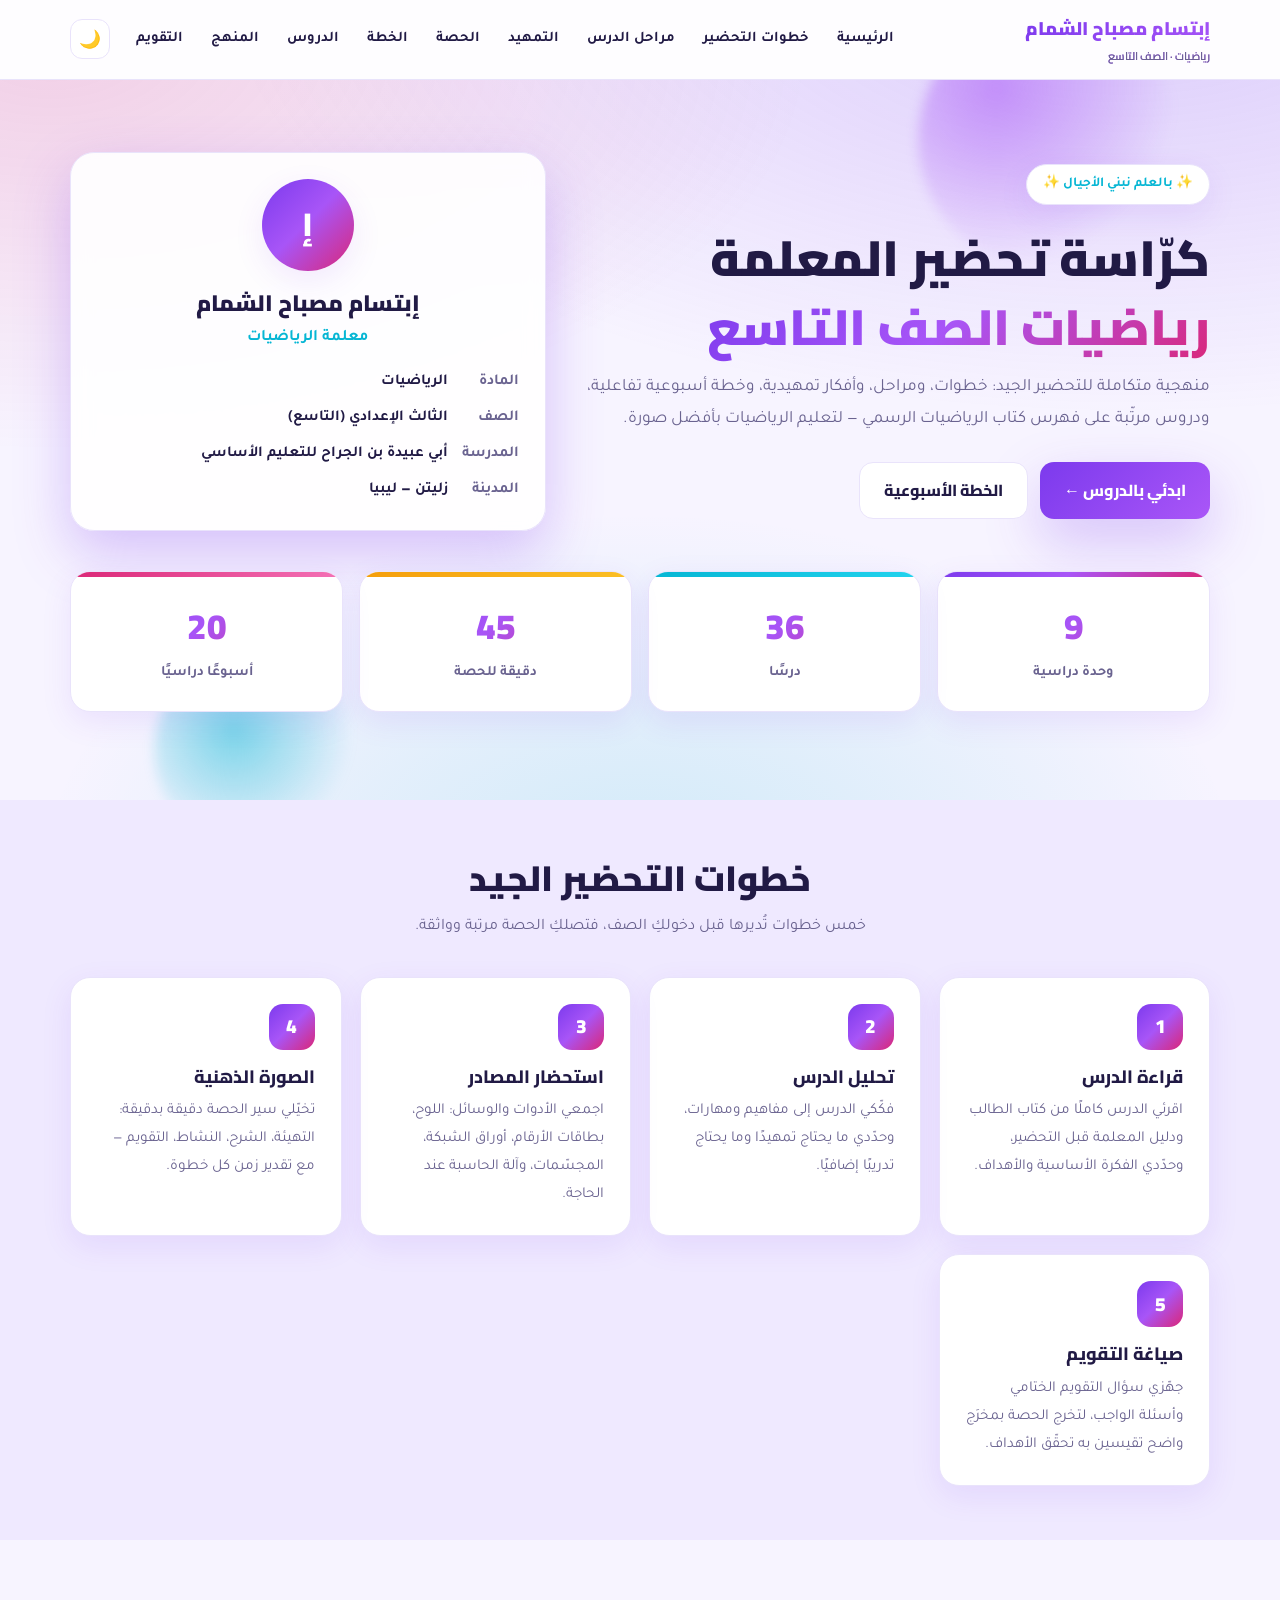
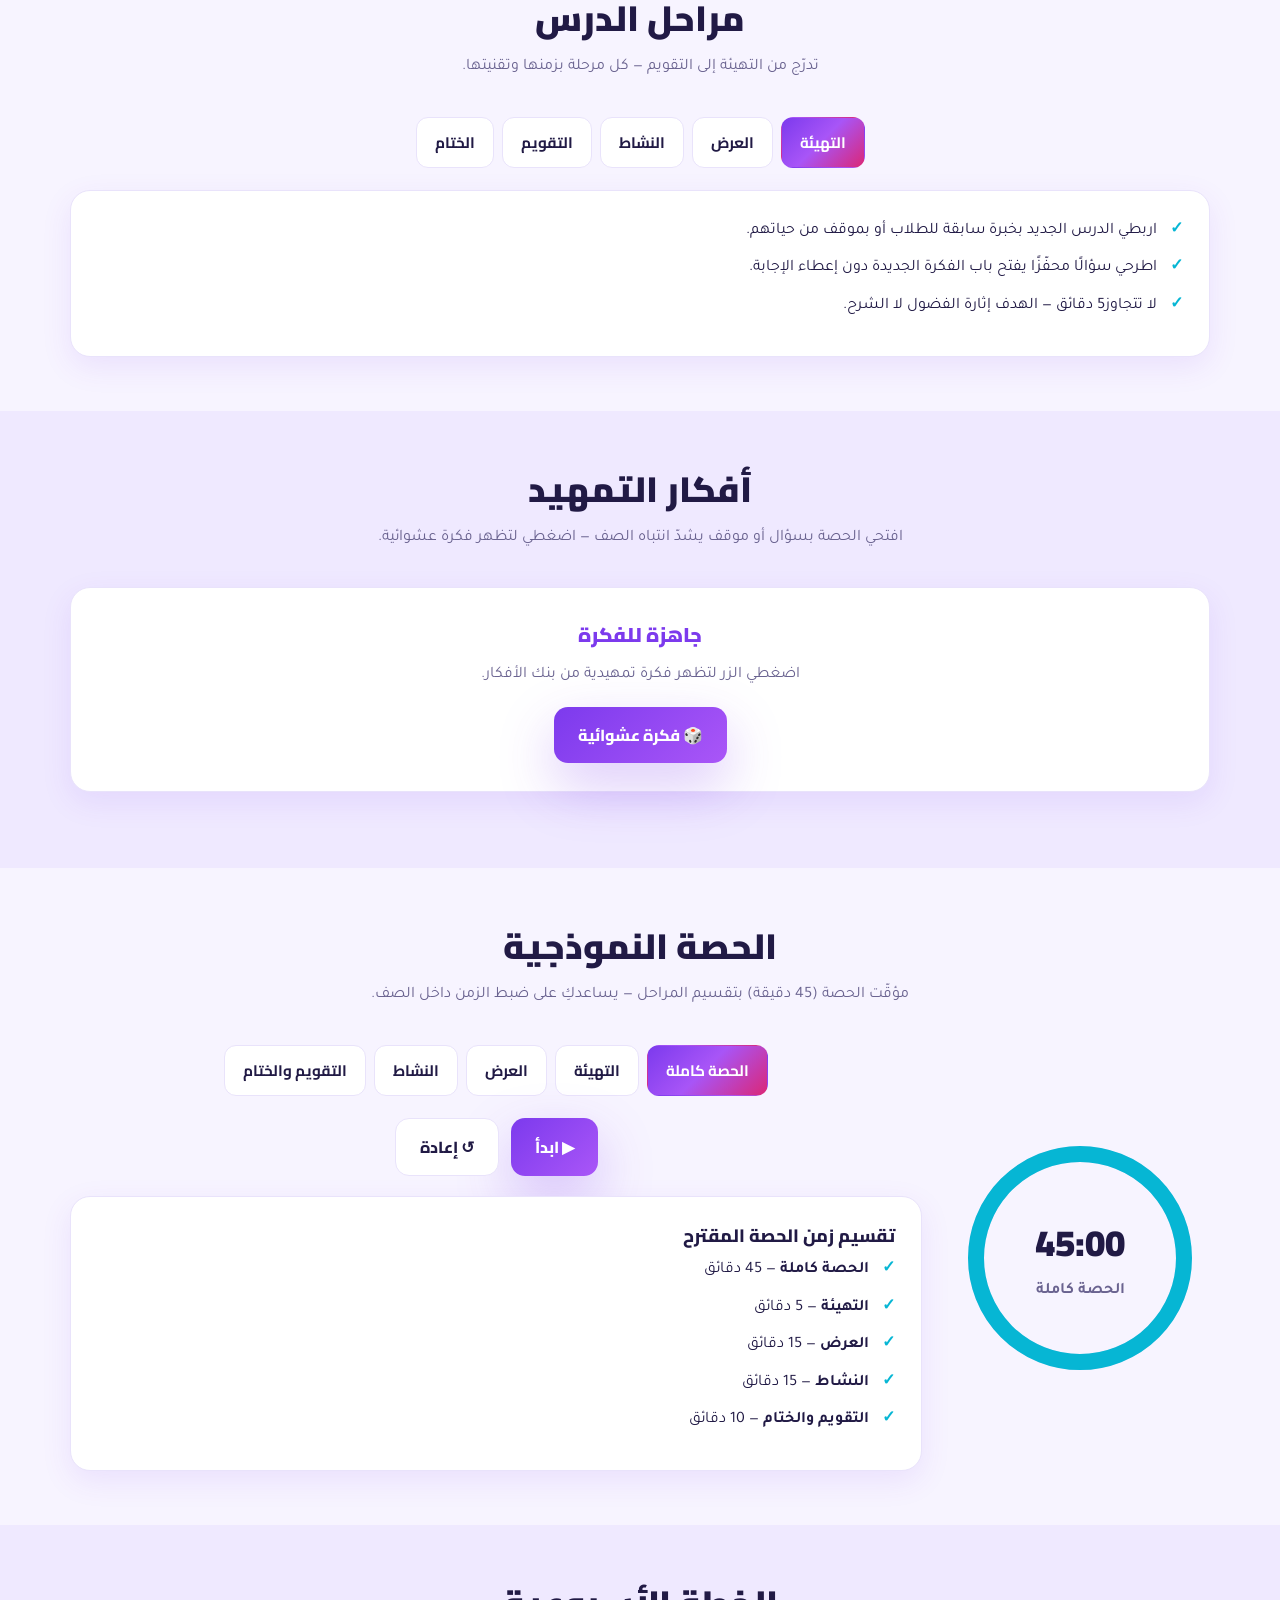
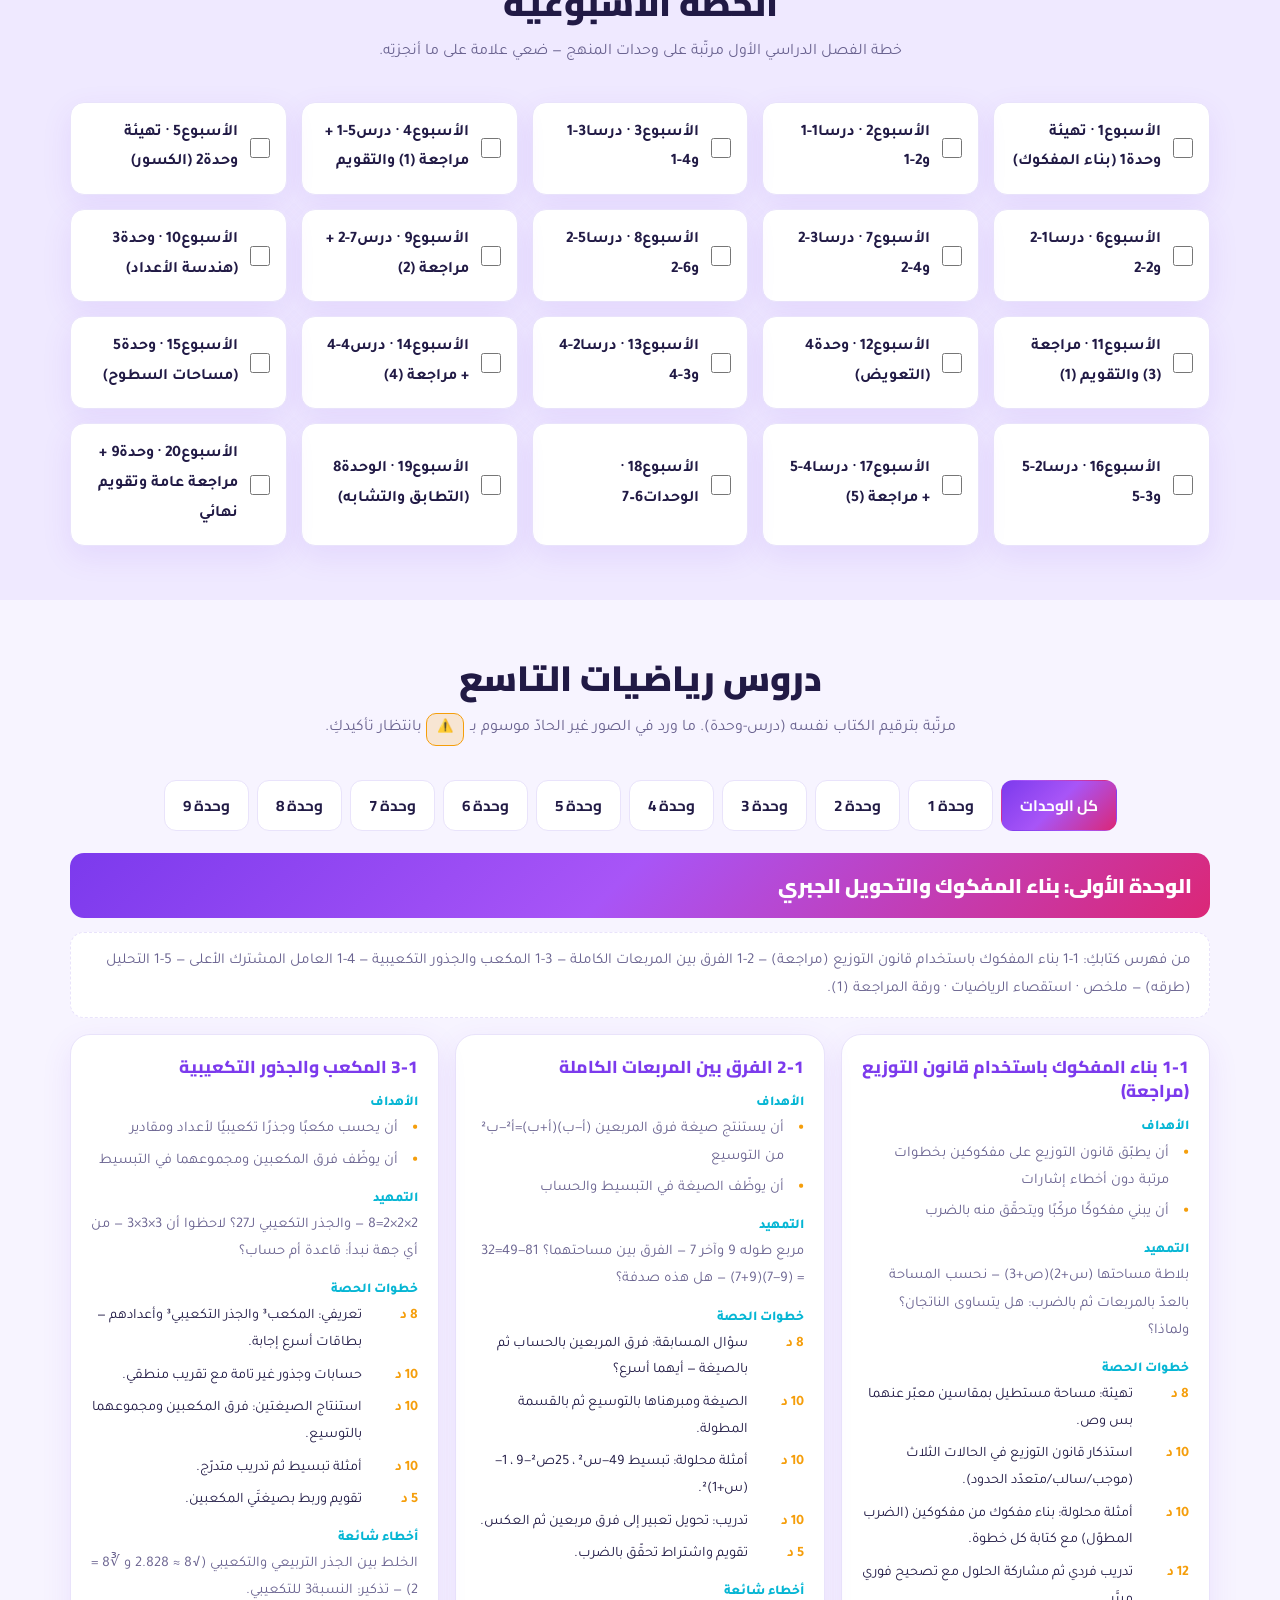
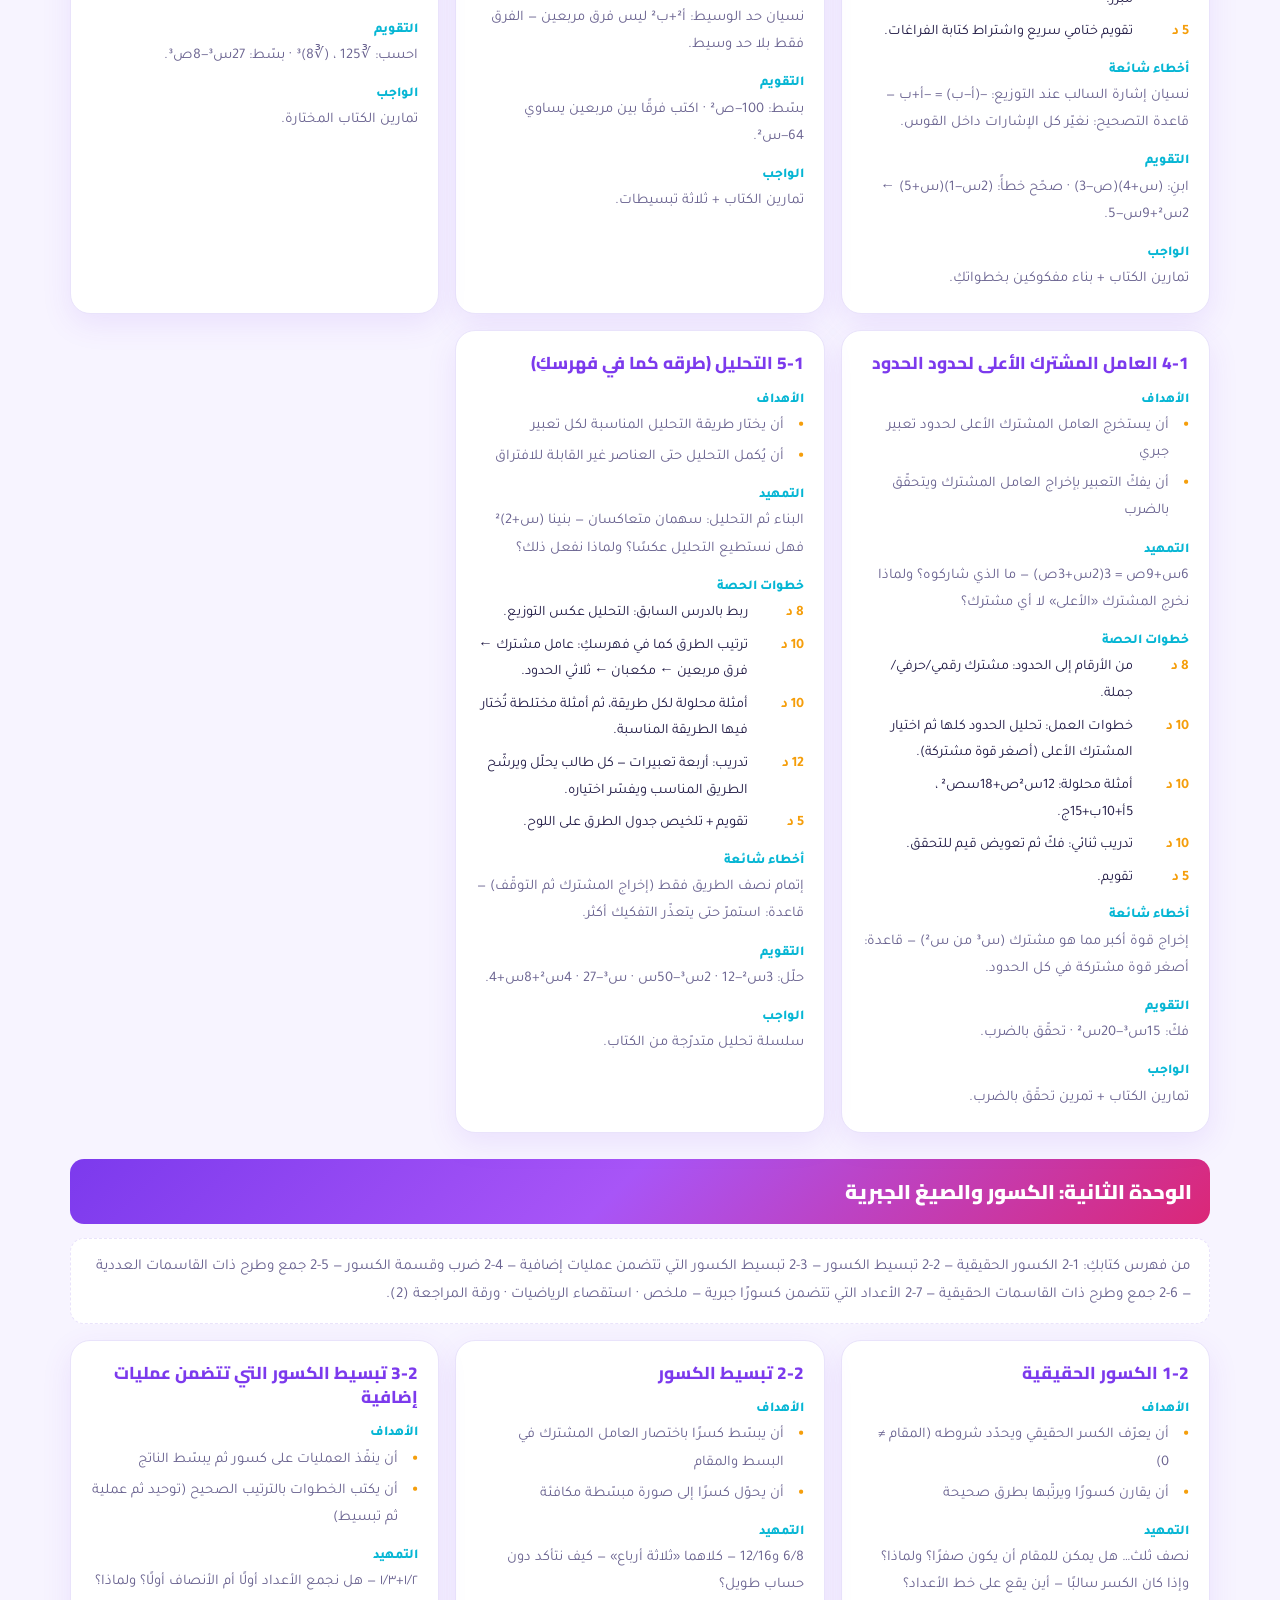
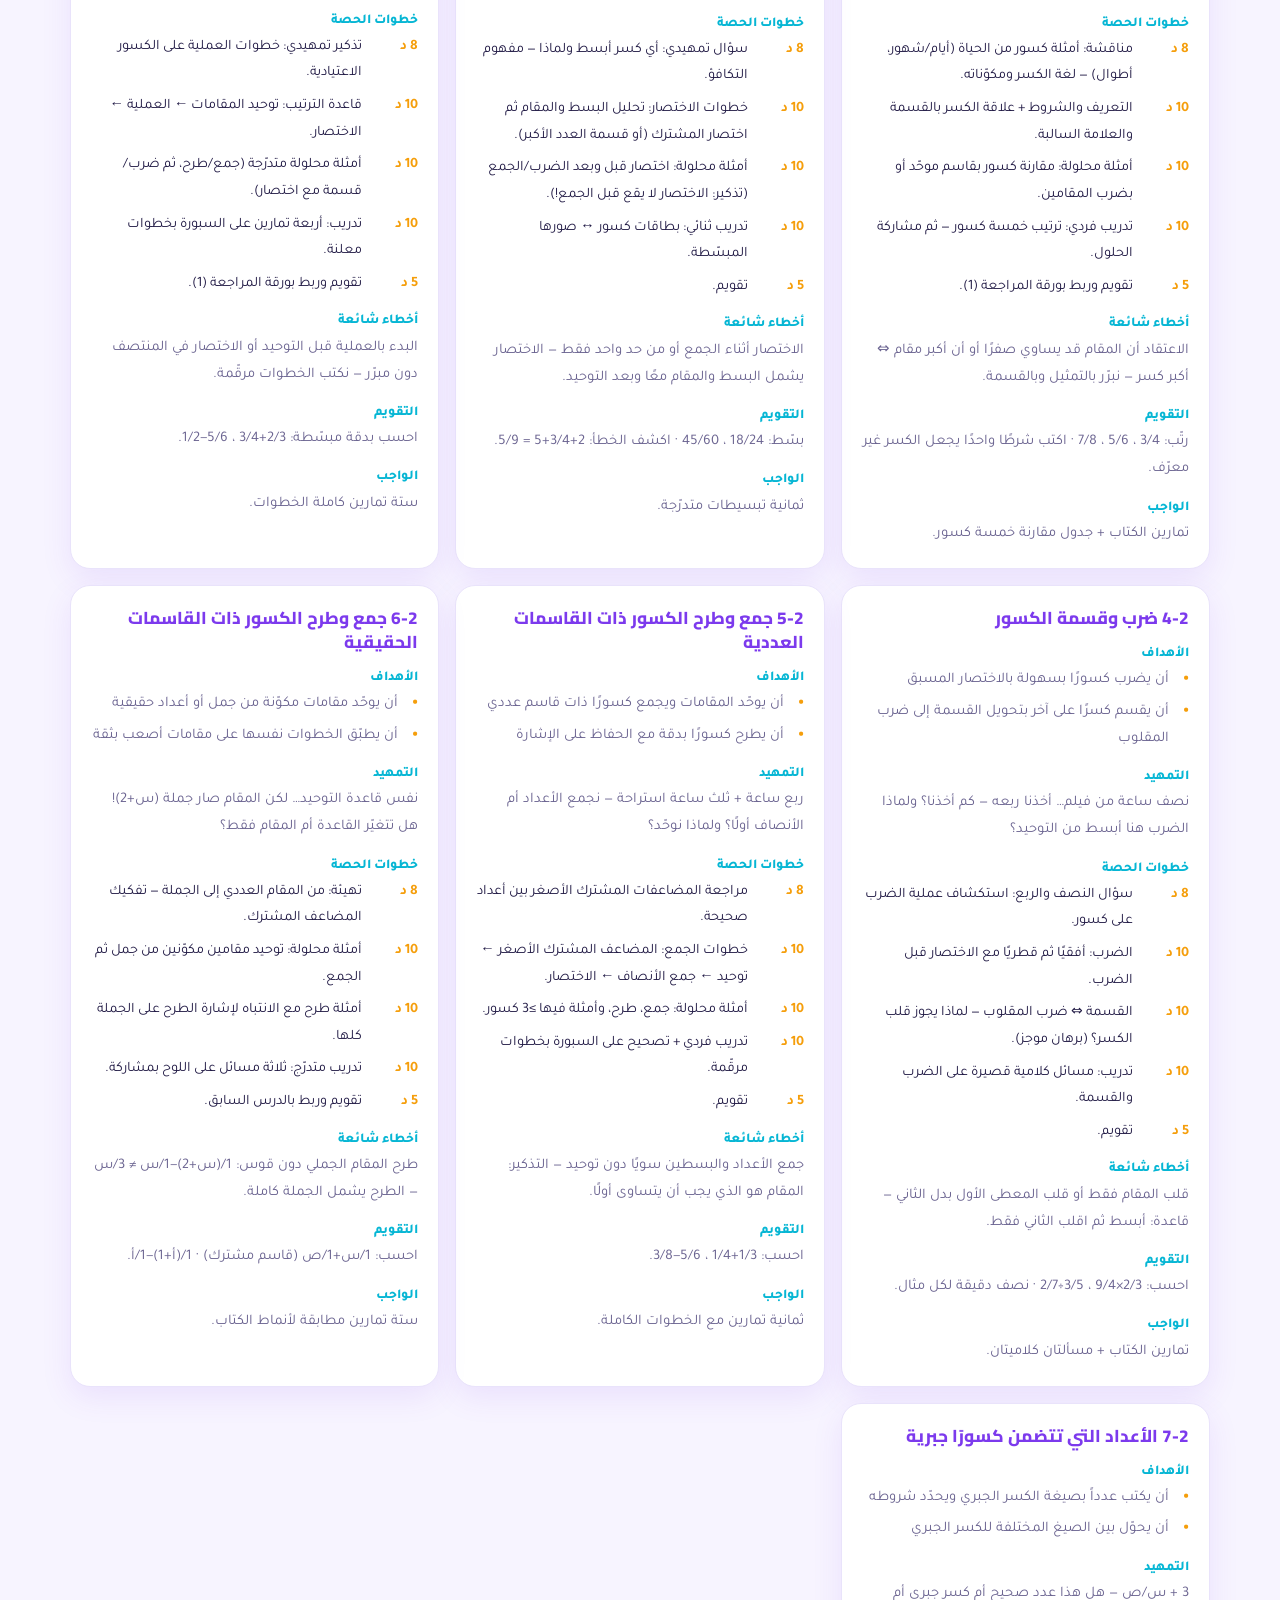
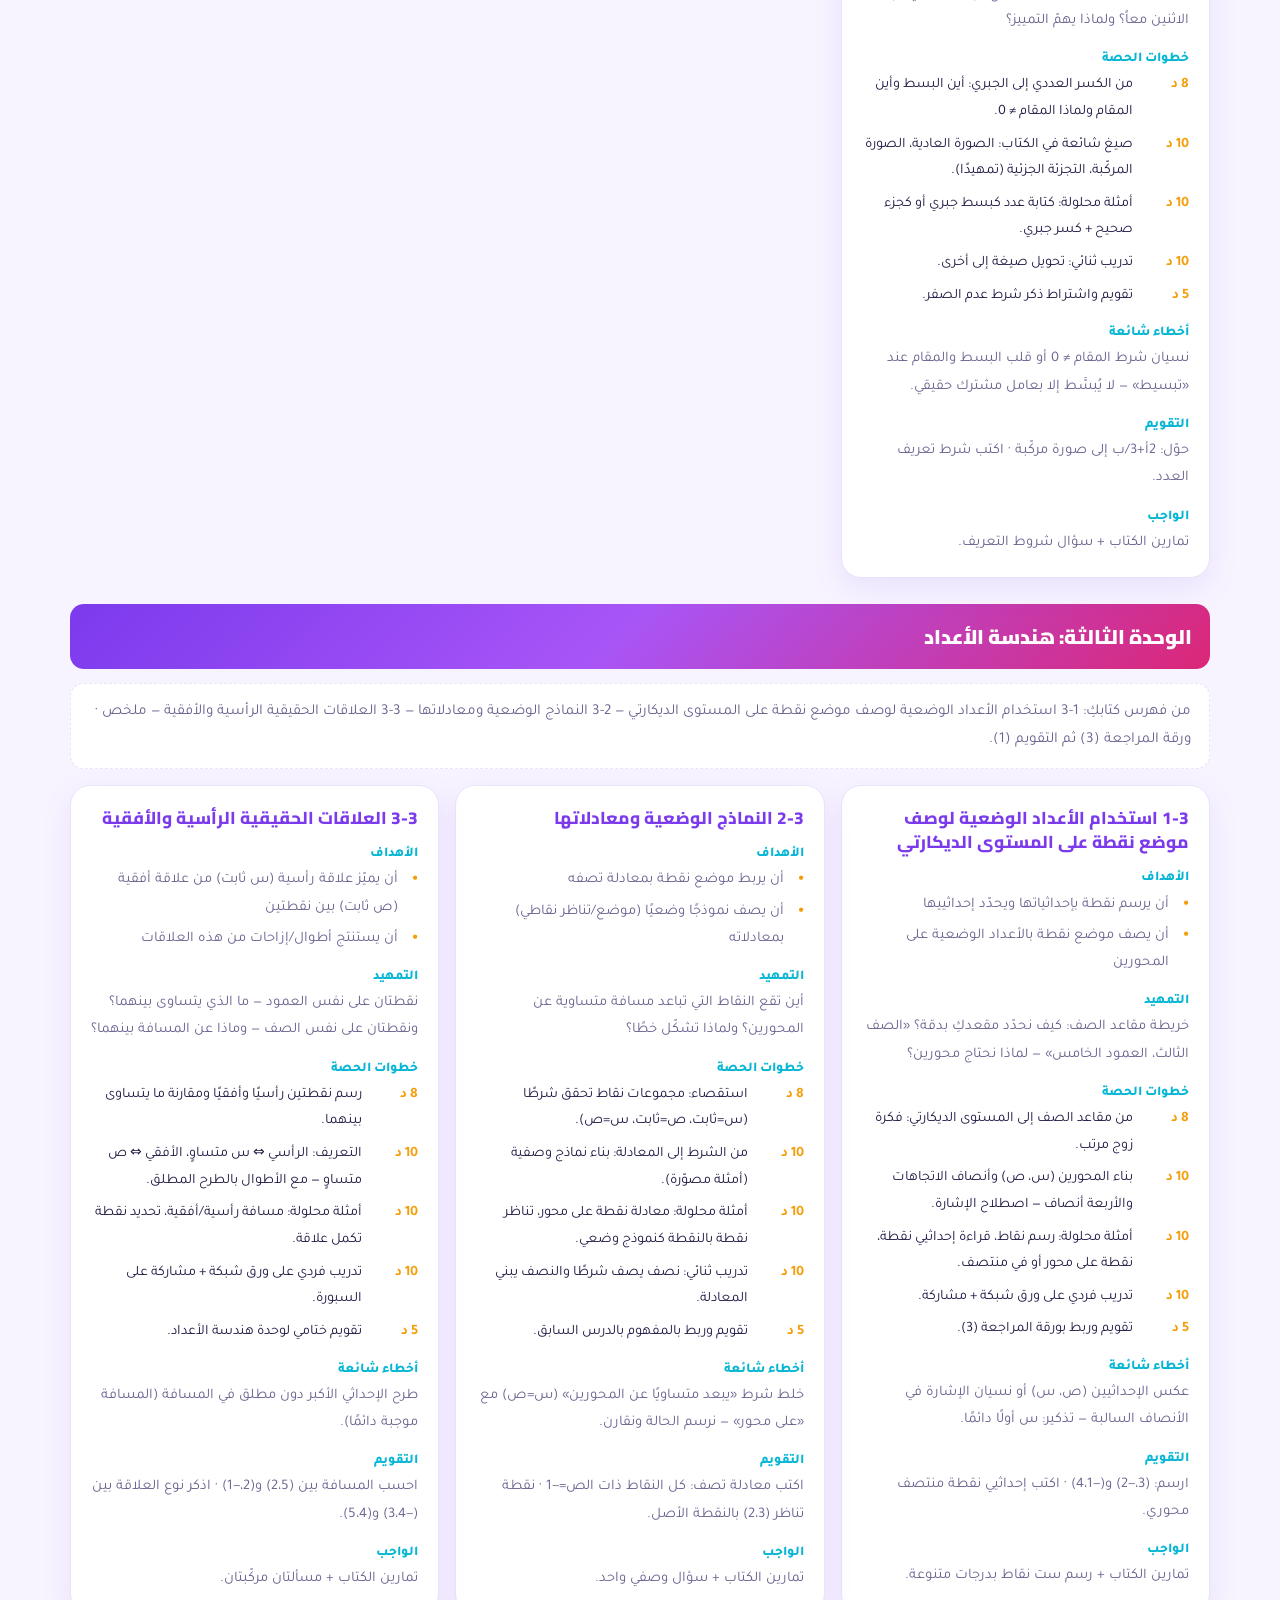
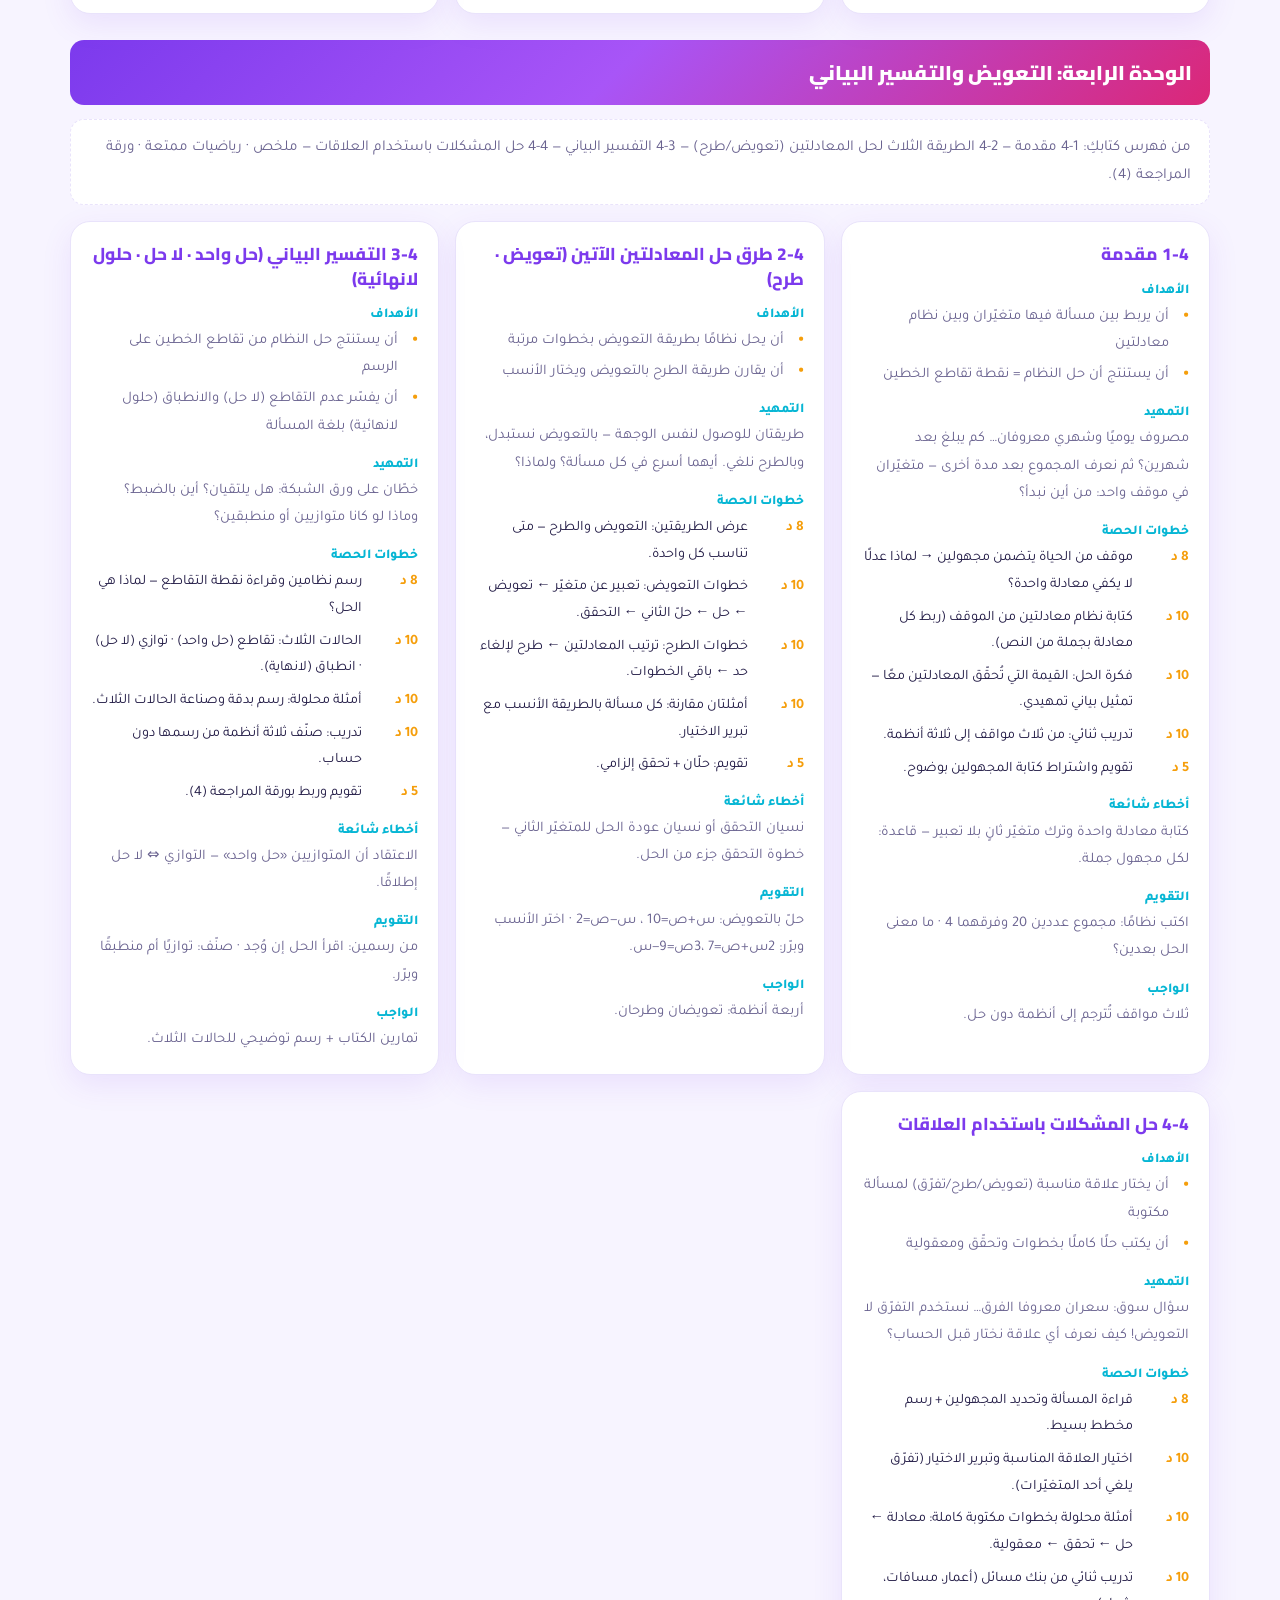
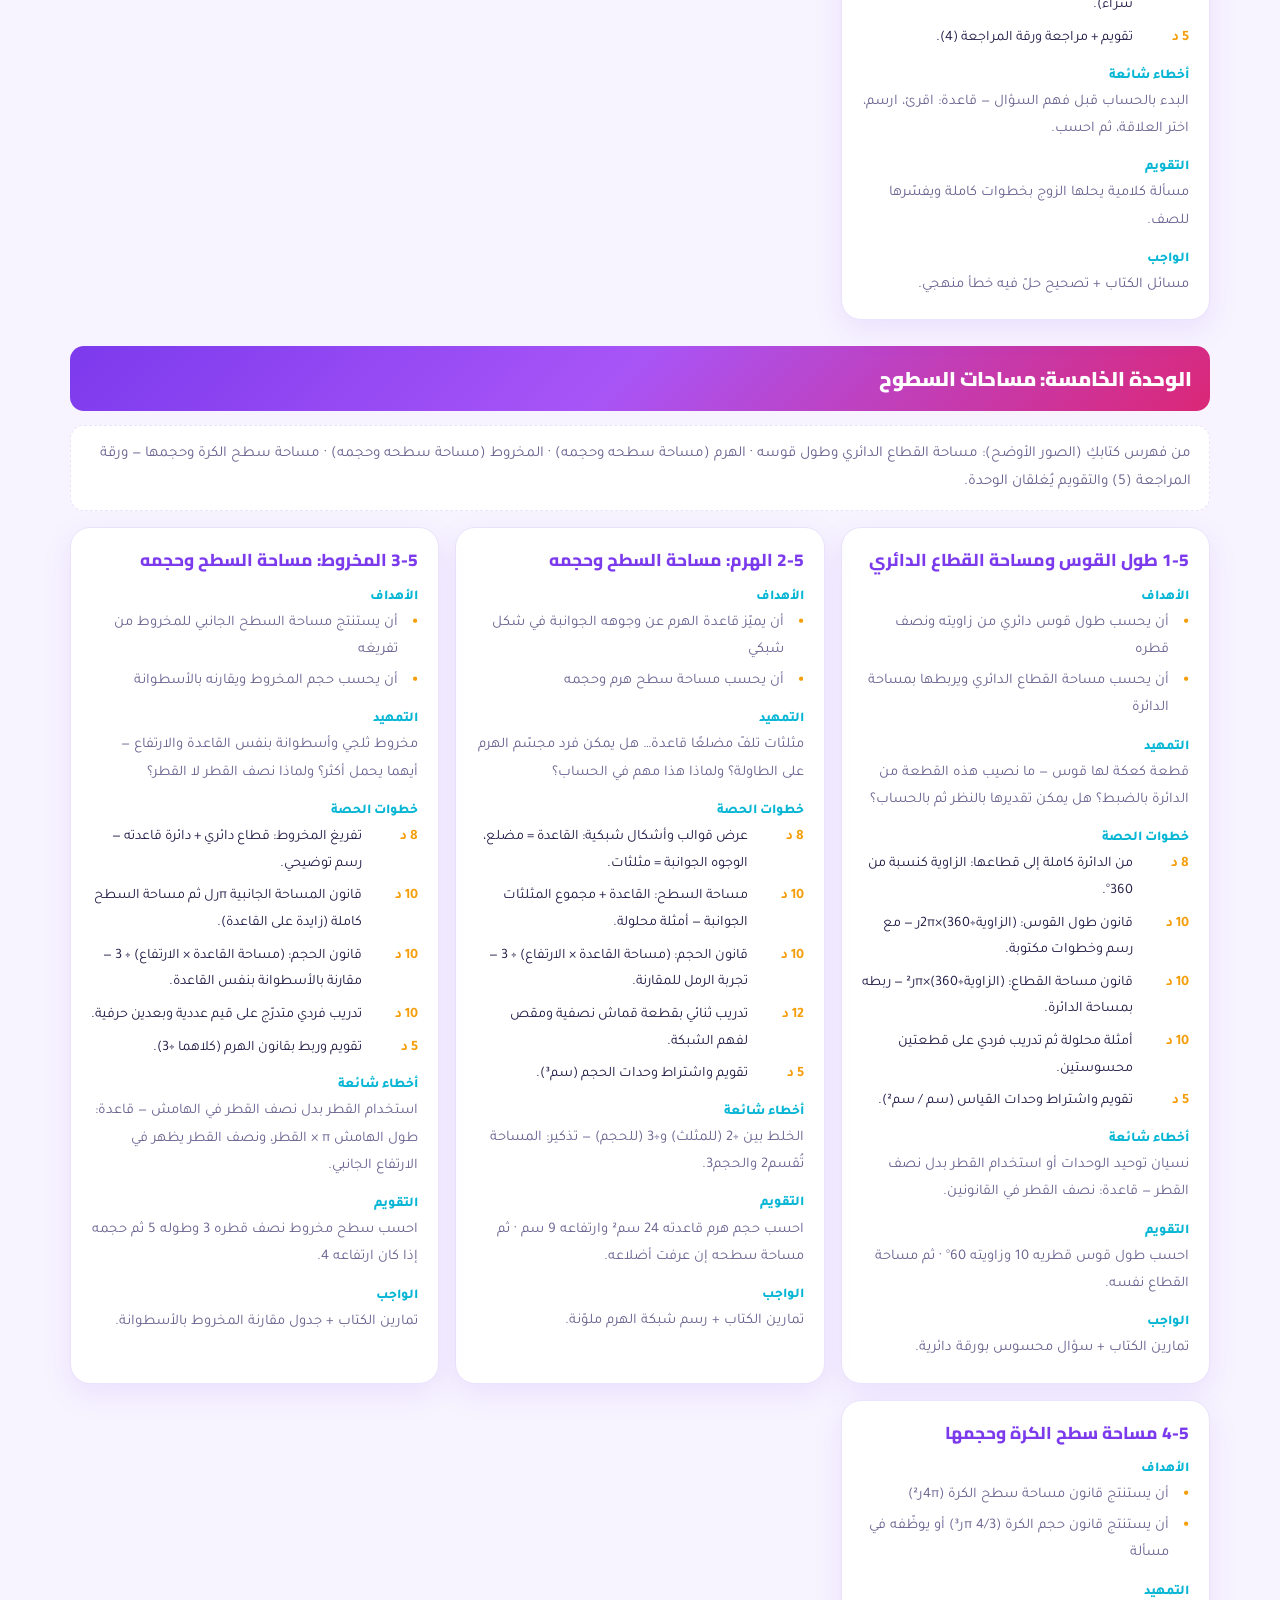
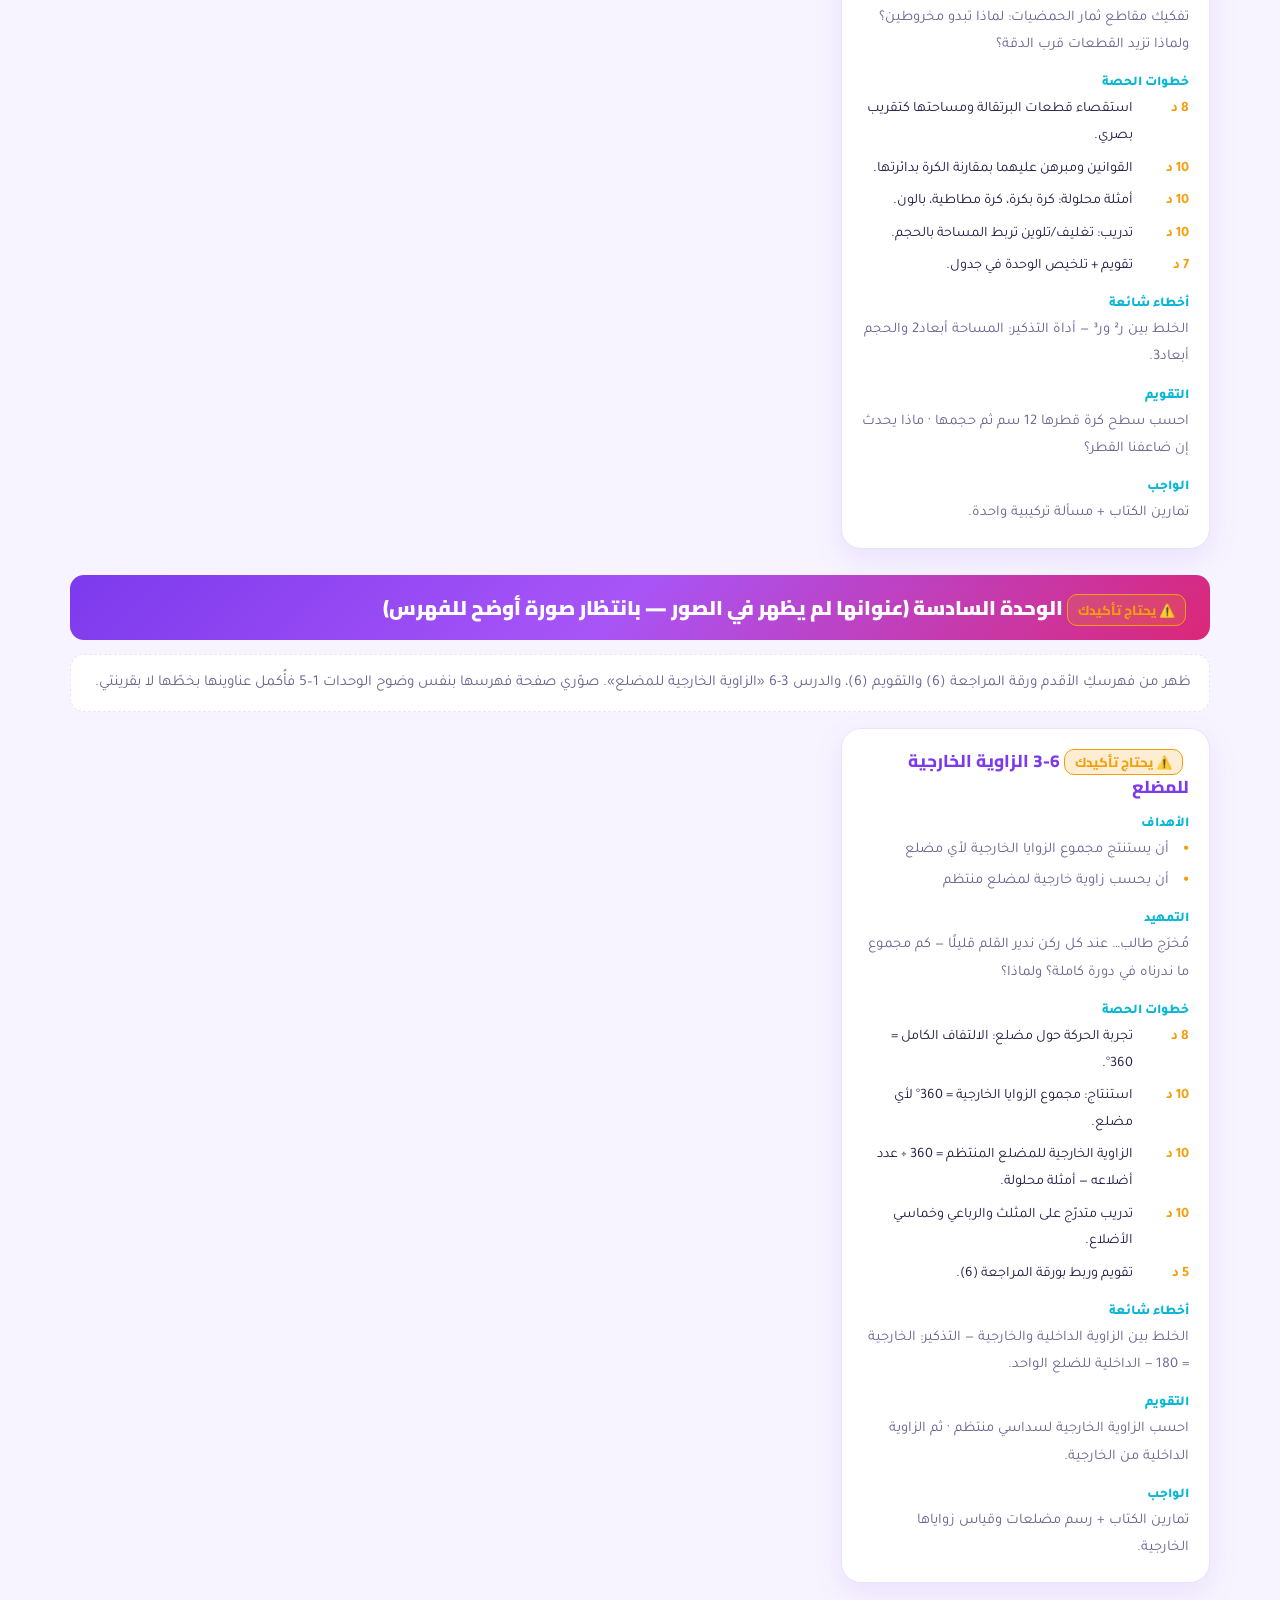
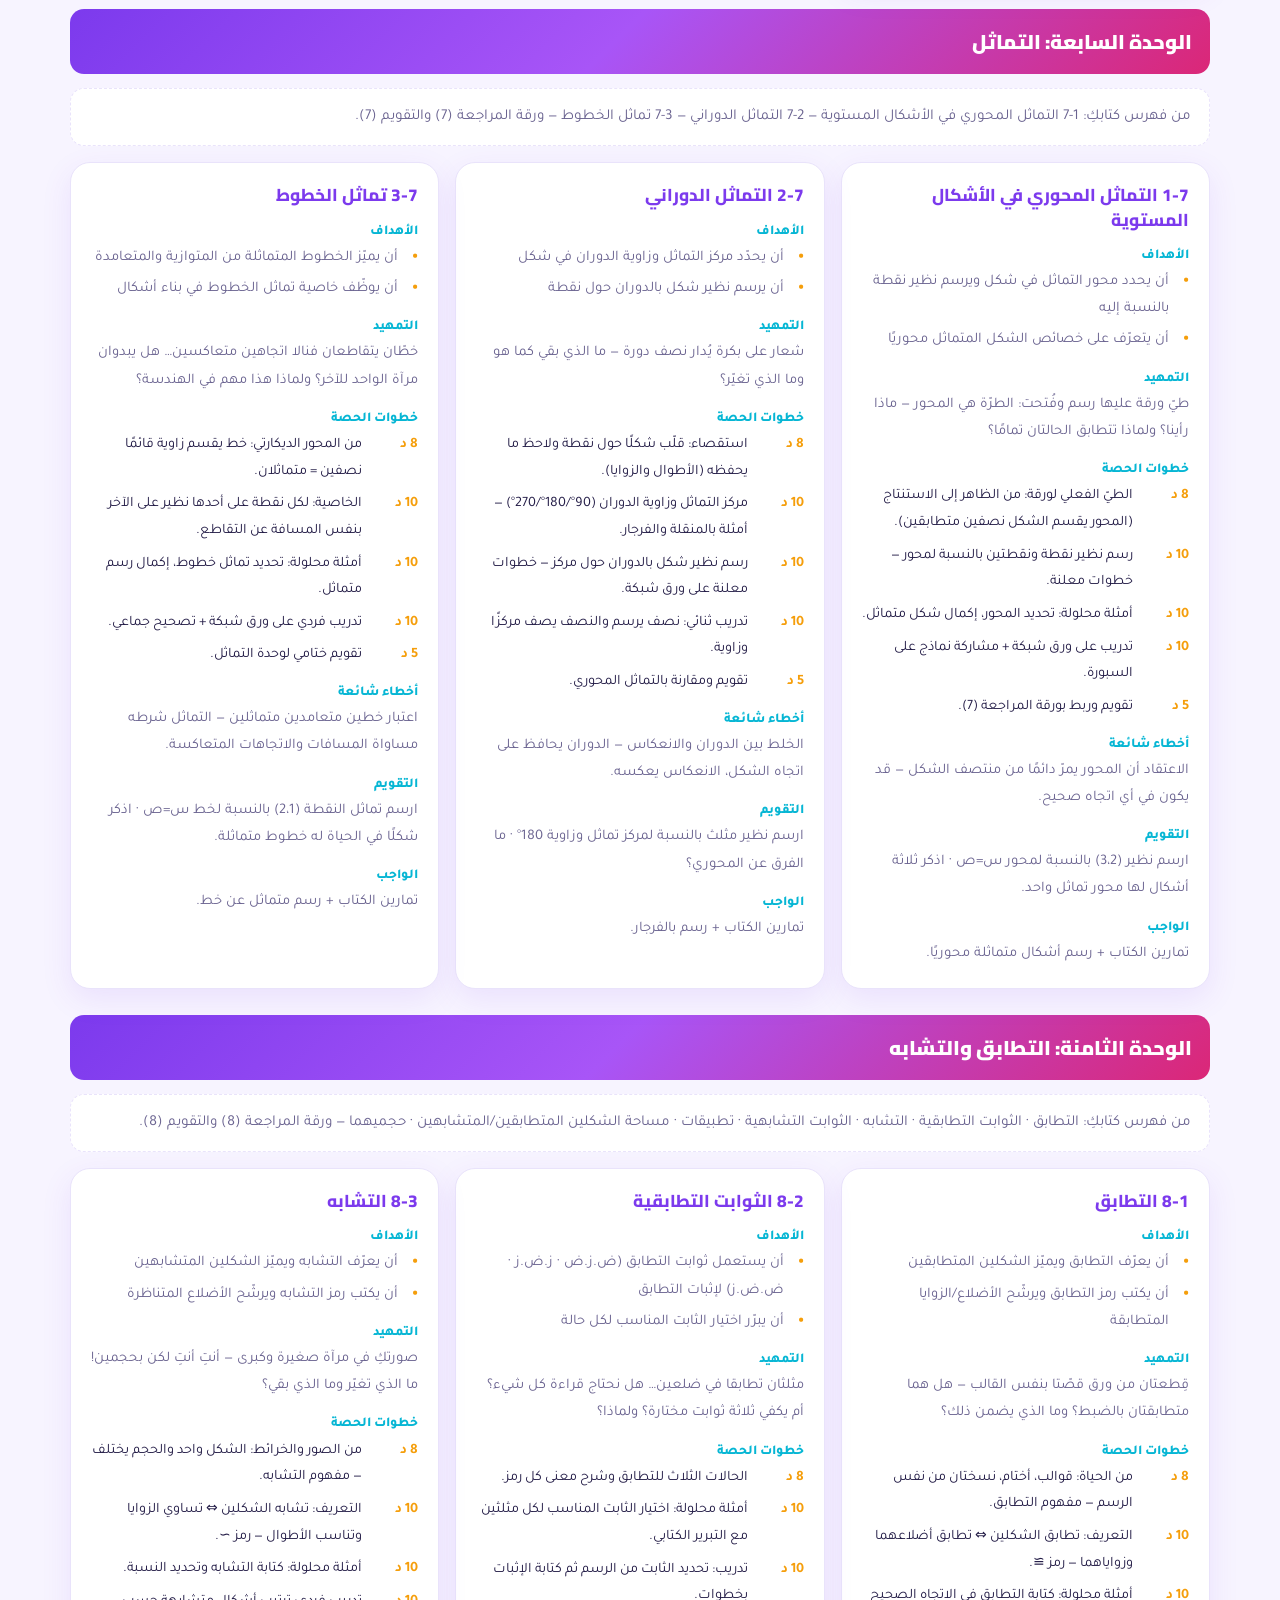
==== krasah/index.html @ 39f76170 "كرّاسة تحضير التاسع (إبتسام مصباح الشمام): ألوان أحيوية + تصحيح مصطلحات المكعب والمربعات الكاملة" ====
<!DOCTYPE html>
<html lang="ar" dir="rtl" data-theme="light">
<head>
<meta charset="UTF-8">
<meta name="viewport" content="width=device-width, initial-scale=1.0">
<title>كرّاسة التحضير | رياضيات الصف التاسع — إبتسام مصباح الشمام</title>
<meta name="description" content="كرّاسة تحضير المعلمة إبتسام مصباح الشمام — الرياضيات، الصف التاسع، مدرسة أبي عبيدة بن الجراح، زليتن — ليبيا.">
<link rel="preconnect" href="https://fonts.googleapis.com">
<link rel="preconnect" href="https://fonts.gstatic.com" crossorigin>
<link href="https://fonts.googleapis.com/css2?family=Cairo:wght@400;600;700;900&family=Tajawal:wght@300;400;500;700;800&display=swap" rel="stylesheet">
<link rel="stylesheet" href="styles.css">
<link rel="icon" href="data:image/svg+xml,<svg xmlns='http://www.w3.org/2000/svg' viewBox='0 0 100 100'><text y='.9em' font-size='90'>👩‍🏫</text></svg>">
<link rel="manifest" href="manifest.webmanifest">
<meta name="theme-color" content="#6d4bff">
</head>
<body>

<div id="progress"></div>

<!-- الترويسة -->
<header class="site">
  <div class="wrap bar">
    <div class="brand">إبتسام مصباح الشمام<small>رياضيات · الصف التاسع</small></div>
    <button id="navToggle" class="icon-btn" aria-label="القائمة">☰</button>
    <nav class="main" id="mainNav">
      <a href="#home">الرئيسية</a>
      <a href="#prep">خطوات التحضير</a>
      <a href="#stages">مراحل الدرس</a>
      <a href="#warmup">التمهيد</a>
      <a href="#session">الحصة</a>
      <a href="#plan">الخطة</a>
      <a href="#lessons">الدروس</a>
      <a href="#curriculum">المنهج</a>
      <a href="#evaluate">التقويم</a>
    </nav>
    <button id="themeToggle" class="icon-btn" aria-label="الوضع الليلي">🌙</button>
  </div>
</header>

<!-- البطل -->
<section class="hero" id="home">
  <div class="wrap hero-grid">
    <div>
      <span class="badge">✨ بالعلم نبني الأجيال ✨</span>
      <h1>كرّاسة تحضير المعلمة<br><span class="grad">رياضيات الصف التاسع</span></h1>
      <p class="lead">
        منهجية متكاملة للتحضير الجيد: خطوات، ومراحل، وأفكار تمهيدية، وخطة أسبوعية تفاعلية،
        ودروس مرتّبة على فهرس كتاب الرياضيات الرسمي — لتعليم الرياضيات بأفضل صورة.
      </p>
      <div class="cta">
        <a href="#lessons" class="btn primary">ابدئي بالدروس ←</a>
        <a href="#plan" class="btn ghost">الخطة الأسبوعية</a>
      </div>
    </div>
    <div class="tcard">
      <div class="avatar">إ</div>
      <div class="tname">إبتسام مصباح الشمام</div>
      <div class="trole">معلمة الرياضيات</div>
      <dl>
        <dt>المادة</dt><dd>الرياضيات</dd>
        <dt>الصف</dt><dd>الثالث الإعدادي (التاسع)</dd>
        <dt>المدرسة</dt><dd>أبي عبيدة بن الجراح للتعليم الأساسي</dd>
        <dt>المدينة</dt><dd>زليتن — ليبيا</dd>
      </dl>
    </div>
  </div>
  <div class="wrap">
    <div class="stats">
      <div class="stat"><b id="stUnits">0</b><span>وحدة دراسية</span></div>
      <div class="stat"><b id="stLessons">0</b><span>درسًا</span></div>
      <div class="stat"><b>45</b><span>دقيقة للحصة</span></div>
      <div class="stat"><b id="stWeeks">0</b><span>أسبوعًا دراسيًا</span></div>
    </div>
  </div>
</section>

<!-- خطوات التحضير -->
<section class="block" id="prep">
  <div class="wrap">
    <div class="sec-head reveal">
      <h2>خطوات التحضير الجيد</h2>
      <p>خمس خطوات تُديرها قبل دخولكِ الصف، فتصلكِ الحصة مرتبة وواثقة.</p>
    </div>
    <div class="cards" id="prepCards"></div>
  </div>
</section>

<!-- مراحل الدرس -->
<section class="block" id="stages">
  <div class="wrap">
    <div class="sec-head reveal">
      <h2>مراحل الدرس</h2>
      <p>تدرّج من التهيئة إلى التقويم — كل مرحلة بزمنها وتقنيتها.</p>
    </div>
    <div class="tabs" id="stageTabs"></div>
    <div id="stagePanels"></div>
  </div>
</section>

<!-- أفكار التمهيد -->
<section class="block" id="warmup">
  <div class="wrap">
    <div class="sec-head reveal">
      <h2>أفكار التمهيد</h2>
      <p>افتحي الحصة بسؤال أو موقف يشدّ انتباه الصف — اضغطي لتظهر فكرة عشوائية.</p>
    </div>
    <div class="warm reveal">
      <div class="idea-t" id="ideaTitle">جاهزة للفكرة</div>
      <div class="idea-d" id="ideaDesc">اضغطي الزر لتظهر فكرة تمهيدية من بنك الأفكار.</div>
      <button id="randomIdea" class="btn primary">🎲 فكرة عشوائية</button>
    </div>
  </div>
</section>

<!-- الحصة النموذجية -->
<section class="block" id="session">
  <div class="wrap">
    <div class="sec-head reveal">
      <h2>الحصة النموذجية</h2>
      <p>مؤقّت الحصة (45 دقيقة) بتقسيم المراحل — يساعدكِ على ضبط الزمن داخل الصف.</p>
    </div>
    <div class="timer-wrap reveal">
      <div class="ring">
        <svg viewBox="0 0 240 240">
          <circle class="bgc" cx="120" cy="120" r="104"></circle>
          <circle class="fg" id="ringFg" cx="120" cy="120" r="104"></circle>
        </svg>
        <div class="time">
          <b id="timeText">45:00</b>
          <span id="phaseText">الحصة كاملة</span>
        </div>
      </div>
      <div>
        <div class="phase-btns" id="phaseBtns"></div>
        <div class="cta" style="justify-content:center">
          <button id="timerStart" class="btn primary">▶ ابدأ</button>
          <button id="timerReset" class="btn ghost">↺ إعادة</button>
        </div>
        <div class="card" style="margin-top:20px">
          <h3>تقسيم زمن الحصة المقترح</h3>
          <ul class="tick" id="phaseList"></ul>
        </div>
      </div>
    </div>
  </div>
</section>

<!-- الخطة الأسبوعية -->
<section class="block" id="plan">
  <div class="wrap">
    <div class="sec-head reveal">
      <h2>الخطة الأسبوعية</h2>
      <p>خطة الفصل الدراسي الأول مرتّبة على وحدات المنهج — ضعي علامة على ما أنجزتِه.</p>
    </div>
    <div class="weeks reveal" id="weeksGrid"></div>
  </div>
</section>

<!-- الدروس -->
<section class="block" id="lessons">
  <div class="wrap">
    <div class="sec-head reveal">
      <h2>دروس رياضيات التاسع</h2>
      <p>مرتّبة بترقيم الكتاب نفسه (درس-وحدة). ما ورد في الصور غير الحادّ موسوم بـ<span class="warn">⚠️</span> بانتظار تأكيدكِ.</p>
    </div>
    <div class="filter-row" id="unitFilter"></div>
    <div id="lessonsList"></div>
  </div>
</section>

<!-- المنهج -->
<section class="block" id="curriculum">
  <div class="wrap">
    <div class="sec-head reveal">
      <h2>المنهج الليبي — الصف التاسع</h2>
      <p>وحدات كتاب الرياضيات الرسمي كما وردت في فهرسه.</p>
    </div>
    <div class="grid-units reveal" id="unitsGrid"></div>
  </div>
</section>

<!-- التقويم -->
<section class="block" id="evaluate">
  <div class="wrap">
    <div class="sec-head reveal">
      <h2>معايير تقويم الحصة</h2>
      <p>حاكمي أدائكِ في كل حصة بهذه المعايير — ضعي علامة على ما تحقّق.</p>
    </div>
    <div class="eval-grid reveal">
      <div class="eval-ring">
        <div class="big"><span id="evalDone">0</span>/<span id="evalTotal">0</span></div>
        <div style="color:var(--muted);font-weight:700">معيارًا محقَّقًا</div>
        <button id="evalPrint" class="btn ghost" style="margin-top:16px">🖨 طباعة التقويم</button>
      </div>
      <div class="criteria" id="critList"></div>
    </div>
  </div>
</section>

<!-- الخاتمة -->
<section class="block" id="closing">
  <div class="wrap">
    <div class="sec-head reveal">
      <h2>خاتمة الكرّاسة</h2>
    </div>
    <div class="notes reveal">
      <div class="note">
        <h4>ملاحظات المعلمة</h4>
        <p style="color:var(--muted)">مساحة حرة لتدوين ملاحظاتكِ على الحصص والطلاب: ما نجح، وما يحتاج تعديلًا، وفكرة لأسبوع قادم.</p>
        <div class="sig">إبتسام مصباح الشمام — معلمة الرياضيات</div>
      </div>
      <div class="note">
        <h4>الاعتماد</h4>
        <p style="color:var(--muted)">تُختم هذه الكرّاسة من إدارة المدرسة بعد المراجعة.</p>
        <div class="sig">إدارة المدرسة — ختم وتوقيع</div>
      </div>
    </div>
    <div class="cta" style="justify-content:center;margin-top:26px">
      <button id="printAll" class="btn primary">🖨 طباعة الكرّاسة كاملة</button>
    </div>
  </div>
</section>

<footer class="site">
  <div class="wrap">
    <div class="brand">إبتسام مصباح الشمام · رياضيات التاسع</div>
    <p>مدرسة أبي عبيدة بن الجراح للتعليم الأساسي — زليتن، ليبيا</p>
    <p style="margin-top:8px;font-size:.85rem">كرّاسة تحضير شخصية — تعمل بدون إنترنت.</p>
  </div>
</footer>

<button id="toTop" aria-label="العودة لأعلى">↑</button>

<script src="app.js"></script>
</body>
</html>
---- krasah/styles.css ----
/* ==========================================================================
   كرّاسة تحضير المعلمة — رياضيات الصف التاسع
   إبتسام مصباح الشمام · مدرسة أبي عبيدة بن الجراح · زليتن
   تصميم أصلي (RTL) — خطوط Cairo/Tajawal، بنفسجي + فيروزي + ذهبي.
   ========================================================================== */

:root {
  --primary: #7c3aed;        /* بنفسجي عميق */
  --primary-2: #a855f7;      /* بنفسجي فاتح */
  --pink: #db2777;           /* وردي */
  --accent: #06b6d4;         /* فيروزي سماوي */
  --gold: #f59e0b;           /* ذهبي */
  --bg: #f7f4ff;
  --bg-2: #efe9ff;
  --surface: #ffffff;
  --text: #211a45;
  --muted: #6a6390;
  --line: #e9e3fb;
  --shadow: 0 10px 30px rgba(124, 58, 237, .10);
  --shadow-lg: 0 22px 55px rgba(124, 58, 237, .28);
  --shadow-pink: 0 18px 45px rgba(219, 39, 119, .28);
  --radius: 20px;
  --grad: linear-gradient(135deg, #7c3aed 0%, #a855f7 48%, #db2777 100%);
  --grad-soft: linear-gradient(135deg, rgba(124,58,237,.14), rgba(219,39,119,.14));
}

html[data-theme="dark"] {
  --bg: #100d20;
  --bg-2: #191436;
  --surface: #1e1840;
  --text: #f0ecff;
  --muted: #a79fd0;
  --line: #2e2657;
  --shadow: 0 12px 34px rgba(0, 0, 0, .45);
  --shadow-lg: 0 22px 55px rgba(168, 85, 247, .35);
  --shadow-pink: 0 18px 45px rgba(219, 39, 119, .30);
  --grad-soft: linear-gradient(135deg, rgba(168,85,247,.20), rgba(219,39,119,.18));
}

* { box-sizing: border-box; margin: 0; padding: 0; }

html { scroll-behavior: smooth; }

body {
  font-family: "Tajawal", "Segoe UI", Tahoma, sans-serif;
  background: var(--bg);
  color: var(--text);
  line-height: 1.85;
  font-size: 16px;
  overflow-x: hidden;
}

h1, h2, h3, h4 { font-family: "Cairo", "Tajawal", sans-serif; line-height: 1.4; }

a { color: var(--primary); text-decoration: none; }
a:hover { text-decoration: underline; }

.wrap { width: min(1140px, 92vw); margin-inline: auto; }

/* ---------- شريط تقدّم القراءة ---------- */
#progress {
  position: fixed; top: 0; inset-inline-start: 0; height: 4px; width: 0;
  background: var(--grad); z-index: 1000; transition: width .1s linear;
}

/* ---------- الترويسة ---------- */
header.site {
  position: sticky; top: 0; z-index: 900;
  background: color-mix(in srgb, var(--surface) 82%, transparent);
  backdrop-filter: blur(14px);
  border-bottom: 1px solid var(--line);
}
header.site .bar {
  display: flex; align-items: center; gap: 14px; padding: 12px 0;
}
.brand {
  font-family: "Cairo", sans-serif; font-weight: 900; font-size: 1.15rem;
  background: var(--grad); -webkit-background-clip: text; background-clip: text; color: transparent;
  background-size: 200% 200%; animation: shine 6s ease infinite;
}
@keyframes shine {
  0%, 100% { background-position: 0% 50%; }
  50% { background-position: 100% 50%; }
}
.brand small { display: block; font-size: .7rem; color: var(--muted); font-weight: 600; -webkit-text-fill-color: var(--muted); }
nav.main { margin-inline-start: auto; display: flex; gap: 4px; flex-wrap: wrap; }
nav.main a {
  padding: 7px 12px; border-radius: 10px; font-weight: 600; font-size: .92rem;
  color: var(--text); text-decoration: none; transition: .2s;
}
nav.main a:hover, nav.main a.on { background: var(--bg-2); color: var(--primary); }
.icon-btn {
  border: 1px solid var(--line); background: var(--surface); color: var(--text);
  width: 40px; height: 40px; border-radius: 12px; cursor: pointer; font-size: 1.1rem;
  display: grid; place-items: center; transition: .2s; flex-shrink: 0;
}
.icon-btn:hover { border-color: var(--primary); color: var(--primary); }
#navToggle { display: none; }

/* ---------- البطل ---------- */
.hero {
  padding: 72px 0 48px; position: relative; overflow: hidden;
  background:
    radial-gradient(900px 420px at 88% -12%, rgba(124, 58, 237, .22), transparent),
    radial-gradient(760px 400px at 4% -4%, rgba(219, 39, 119, .18), transparent),
    radial-gradient(600px 360px at 50% 110%, rgba(6, 182, 212, .16), transparent);
}
/* أشكال زخرفية عائمة */
.hero::before, .hero::after {
  content: ""; position: absolute; border-radius: 50%; z-index: 0; pointer-events: none;
  filter: blur(6px);
}
.hero::before {
  width: 260px; height: 260px; top: -70px; inset-inline-start: 8%;
  background: radial-gradient(circle at 30% 30%, rgba(168,85,247,.55), rgba(168,85,247,0) 70%);
  animation: float 9s ease-in-out infinite;
}
.hero::after {
  width: 200px; height: 200px; bottom: -50px; inset-inline-end: 12%;
  background: radial-gradient(circle at 40% 40%, rgba(6,182,212,.5), rgba(6,182,212,0) 70%);
  animation: float 11s ease-in-out infinite reverse;
}
@keyframes float {
  0%, 100% { transform: translateY(0) scale(1); }
  50% { transform: translateY(-22px) scale(1.06); }
}
.hero .wrap { position: relative; z-index: 1; }
.badge {
  display: inline-flex; align-items: center; gap: 8px; padding: 7px 16px;
  border-radius: 999px; background: var(--surface); border: 1px solid var(--line);
  font-weight: 700; font-size: .85rem; color: var(--accent); box-shadow: var(--shadow);
}
.hero h1 { font-size: clamp(1.9rem, 5vw, 3.1rem); font-weight: 900; margin: 18px 0 10px; }
.grad { background: var(--grad); -webkit-background-clip: text; background-clip: text; color: transparent; }
.hero p.lead { font-size: 1.08rem; color: var(--muted); max-width: 640px; margin-bottom: 26px; }

.hero-grid { display: grid; grid-template-columns: 1.2fr .9fr; gap: 30px; align-items: center; }

/* بطاقة المعلمة */
.tcard {
  background: color-mix(in srgb, var(--surface) 90%, transparent);
  border: 1px solid var(--line); border-radius: 24px; padding: 26px;
  box-shadow: var(--shadow-lg); backdrop-filter: blur(10px); text-align: center;
}
.tcard .avatar {
  width: 92px; height: 92px; border-radius: 50%; margin: 0 auto 12px;
  background: var(--grad); color: #fff; display: grid; place-items: center;
  font-family: "Cairo", sans-serif; font-size: 2rem; font-weight: 900;
  box-shadow: var(--shadow);
}
.tcard .tname { font-family: "Cairo", sans-serif; font-size: 1.4rem; font-weight: 900; }
.tcard .trole { color: var(--accent); font-weight: 700; margin-bottom: 14px; }
.tcard dl { display: grid; grid-template-columns: auto 1fr; gap: 8px 14px; text-align: start; font-size: .95rem; }
.tcard dt { color: var(--muted); font-weight: 700; }
.tcard dd { font-weight: 600; }

.cta { display: flex; gap: 12px; flex-wrap: wrap; margin-top: 22px; }
.btn {
  display: inline-flex; align-items: center; gap: 8px; padding: 13px 24px;
  border-radius: 14px; font-weight: 800; font-family: "Cairo", sans-serif; font-size: 1rem;
  cursor: pointer; border: none; transition: .2s; text-decoration: none;
}
.btn.primary {
  background: var(--grad); color: #fff; box-shadow: var(--shadow-lg);
  background-size: 200% 200%; transition: .3s;
}
.btn.primary:hover {
  transform: translateY(-3px); text-decoration: none;
  background-position: 100% 50%; box-shadow: var(--shadow-pink);
}
.btn.ghost { background: var(--surface); color: var(--text); border: 1.5px solid var(--line); }
.btn.ghost:hover { border-color: var(--primary); color: var(--primary); text-decoration: none; transform: translateY(-3px); }

/* الإحصاءات */
.stats { display: grid; grid-template-columns: repeat(4, 1fr); gap: 16px; margin: 40px 0; }
.stat {
  background: var(--surface); border: 1px solid var(--line); border-radius: var(--radius);
  padding: 22px 16px; text-align: center; box-shadow: var(--shadow);
  position: relative; overflow: hidden; transition: .3s;
}
.stat::before {
  content: ""; position: absolute; top: 0; inset-inline: 0; height: 5px;
  background: var(--grad);
}
.stat:hover { transform: translateY(-6px); box-shadow: var(--shadow-lg); }
.stat b {
  display: block; font-family: "Cairo", sans-serif; font-size: 2.2rem; font-weight: 900;
  background: var(--grad); -webkit-background-clip: text; background-clip: text; color: transparent;
}
.stat span { color: var(--muted); font-weight: 600; font-size: .9rem; }
.stat:nth-child(2)::before { background: linear-gradient(135deg, var(--accent), #22d3ee); }
.stat:nth-child(3)::before { background: linear-gradient(135deg, var(--gold), #fbbf24); }
.stat:nth-child(4)::before { background: linear-gradient(135deg, var(--pink), #f472b6); }

/* ---------- الأقسام ---------- */
section.block { padding: 54px 0; }
section.block:nth-child(even) { background: var(--bg-2); }
.sec-head { text-align: center; max-width: 720px; margin: 0 auto 34px; }
.sec-head h2 { font-size: clamp(1.5rem, 4vw, 2.2rem); font-weight: 900; margin-bottom: 10px; }
.sec-head p { color: var(--muted); }

.reveal { opacity: 0; transform: translateY(26px); transition: .6s ease; }
.reveal.in { opacity: 1; transform: none; }

/* بطاقات خطوات التحضير */
.cards { display: grid; grid-template-columns: repeat(auto-fit, minmax(230px, 1fr)); gap: 18px; }
.card {
  background: var(--surface); border: 1px solid var(--line); border-radius: var(--radius);
  padding: 26px; box-shadow: var(--shadow); transition: .3s; position: relative; overflow: hidden;
}
.card::after {
  content: ""; position: absolute; top: 0; inset-inline-start: 0; width: 5px; height: 100%;
  background: var(--grad); opacity: 0; transition: .3s;
}
.card:hover { transform: translateY(-6px); border-color: var(--primary); box-shadow: var(--shadow-lg); }
.card:hover::after { opacity: 1; }
.card .num {
  width: 46px; height: 46px; border-radius: 14px; background: var(--grad); color: #fff;
  display: grid; place-items: center; font-family: "Cairo", sans-serif; font-weight: 900; font-size: 1.2rem;
  margin-bottom: 14px;
}
.card h3 { font-size: 1.12rem; font-weight: 800; margin-bottom: 8px; }
.card p { color: var(--muted); font-size: .95rem; }

/* تبويبات مراحل الدرس */
.tabs { display: flex; gap: 8px; flex-wrap: wrap; justify-content: center; margin-bottom: 22px; }
.tab {
  padding: 10px 18px; border-radius: 12px; border: 1px solid var(--line);
  background: var(--surface); cursor: pointer; font-weight: 700; font-family: "Cairo", sans-serif;
  color: var(--text); transition: .2s; font-size: .95rem;
}
.tab.on { background: var(--grad); color: #fff; border-color: transparent; }
.panel { display: none; }
.panel.on { display: block; animation: fade .4s ease; }
@keyframes fade { from { opacity: 0; transform: translateY(10px); } to { opacity: 1; transform: none; } }
.panel .card p { margin-bottom: 10px; }
ul.tick { list-style: none; }
ul.tick li { padding-inline-start: 26px; position: relative; margin-bottom: 8px; }
ul.tick li::before { content: "✓"; position: absolute; inset-inline-start: 0; color: var(--accent); font-weight: 900; }

/* أفكار التمهيد */
.warm {
  background: var(--surface); border: 1px solid var(--line); border-radius: var(--radius);
  padding: 28px; text-align: center; box-shadow: var(--shadow); margin-bottom: 22px;
}
.warm .idea-t { font-family: "Cairo", sans-serif; font-weight: 900; font-size: 1.25rem; margin-bottom: 8px; color: var(--primary); }
.warm .idea-d { color: var(--muted); }
#randomIdea { margin-top: 16px; }

/* عناصر التحضير — أكورديون */
.acc { background: var(--surface); border: 1px solid var(--line); border-radius: 14px; margin-bottom: 12px; overflow: hidden; }
.acc > summary {
  padding: 16px 20px; cursor: pointer; font-weight: 800; font-family: "Cairo", sans-serif;
  list-style: none; display: flex; align-items: center; gap: 10px;
}
.acc > summary::-webkit-details-marker { display: none; }
.acc > summary::before { content: "+"; color: var(--primary); font-size: 1.3rem; font-weight: 900; }
.acc[open] > summary::before { content: "−"; }
.acc[open] > summary { background: var(--bg-2); }
.acc .acc-body { padding: 16px 20px; color: var(--muted); }

/* المؤقّت */
.timer-wrap { display: grid; grid-template-columns: 260px 1fr; gap: 28px; align-items: center; }
.ring { position: relative; width: 240px; height: 240px; margin: 0 auto; }
.ring svg { transform: rotate(-90deg); width: 100%; height: 100%; }
.ring circle { fill: none; stroke-width: 16; }
.ring .bgc { stroke: var(--line); }
.ring .fg { stroke: var(--accent); stroke-linecap: round; transition: stroke-dashoffset .5s linear; }
.ring .time {
  position: absolute; inset: 0; display: grid; place-content: center; text-align: center;
}
.ring .time b { font-family: "Cairo", sans-serif; font-size: 2.3rem; font-weight: 900; }
.ring .time span { color: var(--muted); font-weight: 700; }
.phase-btns { display: flex; gap: 8px; flex-wrap: wrap; justify-content: center; margin-bottom: 14px; }

/* الخطة الأسبوعية */
.weeks { display: grid; grid-template-columns: repeat(auto-fill, minmax(210px, 1fr)); gap: 14px; }
.week {
  background: var(--surface); border: 1px solid var(--line); border-radius: 14px; padding: 16px;
  display: flex; align-items: center; gap: 12px; box-shadow: var(--shadow);
}
.week input { width: 20px; height: 20px; accent-color: var(--accent); cursor: pointer; flex-shrink: 0; }
.week label { cursor: pointer; font-weight: 600; }
.week.done label { text-decoration: line-through; color: var(--muted); }

/* الدروس */
.filter-row { display: flex; gap: 8px; flex-wrap: wrap; justify-content: center; margin-bottom: 22px; }
.unit-block { margin-bottom: 26px; }
.unit-title {
  font-family: "Cairo", sans-serif; font-weight: 900; font-size: 1.25rem; margin-bottom: 14px;
  padding: 14px 18px; border-radius: 14px; background: var(--grad); color: #fff;
}
.unit-ov {
  background: var(--surface); border: 1px dashed var(--line); border-radius: 14px;
  padding: 14px 18px; margin-bottom: 16px; color: var(--muted); font-size: .95rem;
}
.lessons { display: grid; grid-template-columns: repeat(auto-fill, minmax(320px, 1fr)); gap: 16px; }
.lesson {
  background: var(--surface); border: 1px solid var(--line); border-radius: var(--radius);
  padding: 20px; box-shadow: var(--shadow); transition: .25s;
}
.lesson:hover { border-color: var(--primary); box-shadow: var(--shadow-lg); }
.lesson h4 { font-size: 1.08rem; font-weight: 800; margin-bottom: 12px; color: var(--primary); }
.lesson .lbl { font-weight: 800; color: var(--accent); font-size: .85rem; margin-top: 12px; display: block; }
.lesson ul { list-style: none; font-size: .92rem; color: var(--muted); }
.lesson ul li { padding-inline-start: 20px; position: relative; margin-bottom: 4px; }
.lesson ul li::before { content: "•"; position: absolute; inset-inline-start: 0; color: var(--gold); font-weight: 900; }
.lesson .step { display: flex; gap: 10px; font-size: .9rem; margin-bottom: 6px; }
.lesson .step b { color: var(--gold); flex-shrink: 0; min-width: 46px; }

/* تحذير ⚠️ */
.warn {
  display: inline-flex; align-items: center; gap: 6px; background: color-mix(in srgb, var(--gold) 18%, transparent);
  color: var(--gold); border: 1px solid var(--gold); border-radius: 10px;
  padding: 3px 10px; font-weight: 800; font-size: .82rem; margin-inline-start: 6px;
}

/* المنهج — شبكة الوحدات */
.grid-units { display: grid; grid-template-columns: repeat(auto-fill, minmax(230px, 1fr)); gap: 16px; }
.unit-cell {
  background: var(--surface); border: 1px solid var(--line); border-radius: var(--radius);
  padding: 20px; text-align: center; box-shadow: var(--shadow); transition: .25s; cursor: pointer;
}
.unit-cell:hover { transform: translateY(-4px); border-color: var(--primary); }
.unit-cell .un {
  width: 52px; height: 52px; border-radius: 50%; background: var(--bg-2); color: var(--primary);
  display: grid; place-items: center; font-family: "Cairo", sans-serif; font-weight: 900;
  font-size: 1.4rem; margin: 0 auto 12px;
}
.unit-cell h4 { font-size: 1rem; font-weight: 800; }
.unit-cell span { color: var(--muted); font-size: .85rem; }

/* معايير التقويم */
.eval-grid { display: grid; grid-template-columns: 240px 1fr; gap: 30px; align-items: start; }
.eval-ring { text-align: center; }
.eval-ring .big { font-family: "Cairo", sans-serif; font-size: 3rem; font-weight: 900; color: var(--primary); }
.criteria { display: grid; gap: 10px; }
.crit {
  background: var(--surface); border: 1px solid var(--line); border-radius: 12px;
  padding: 12px 16px; display: flex; gap: 10px; align-items: flex-start; font-size: .95rem;
}
.crit input { margin-top: 6px; accent-color: var(--accent); width: 18px; height: 18px; flex-shrink: 0; }
.crit.checked { background: color-mix(in srgb, var(--accent) 10%, var(--surface)); }

/* الخاتمة */
.notes { display: grid; grid-template-columns: 1fr 1fr; gap: 24px; margin-top: 24px; }
.note {
  background: var(--surface); border: 1px solid var(--line); border-radius: var(--radius); padding: 24px;
}
.note h4 { color: var(--accent); margin-bottom: 16px; }
.note .sig { margin-top: 40px; padding-top: 12px; border-top: 2px dashed var(--line); color: var(--muted); }

/* التذييل */
footer.site {
  background: var(--surface); border-top: 1px solid var(--line); padding: 34px 0; text-align: center;
  color: var(--muted);
}
footer.site .brand { margin-bottom: 10px; }

/* زر العودة لأعلى */
#toTop {
  position: fixed; inset-inline-end: 20px; bottom: 20px; width: 48px; height: 48px;
  border-radius: 50%; background: var(--grad); color: #fff; border: none; cursor: pointer;
  font-size: 1.3rem; box-shadow: var(--shadow-lg); opacity: 0; pointer-events: none; transition: .3s; z-index: 800;
}
#toTop.show { opacity: 1; pointer-events: auto; }

/* ---------- استجابة ---------- */
@media (max-width: 900px) {
  .hero-grid { grid-template-columns: 1fr; }
  .stats { grid-template-columns: repeat(2, 1fr); }
  .timer-wrap, .eval-grid, .notes { grid-template-columns: 1fr; }
  #navToggle { display: grid; }
  nav.main {
    display: none; position: absolute; top: 100%; inset-inline: 0;
    flex-direction: column; background: var(--surface); padding: 12px;
    border-bottom: 1px solid var(--line); box-shadow: var(--shadow);
  }
  nav.main.open { display: flex; }
}

/* ---------- الطباعة ---------- */
@media print {
  header.site, #toTop, #progress, .cta, .filter-row, .phase-btns, #randomIdea, #navToggle { display: none !important; }
  body { background: #fff; color: #000; font-size: 12pt; }
  section.block { page-break-inside: avoid; padding: 18px 0; background: #fff !important; }
  .panel { display: block !important; }
  .card, .lesson, .stat, .unit-cell, .week { box-shadow: none; border: 1px solid #999; }
}
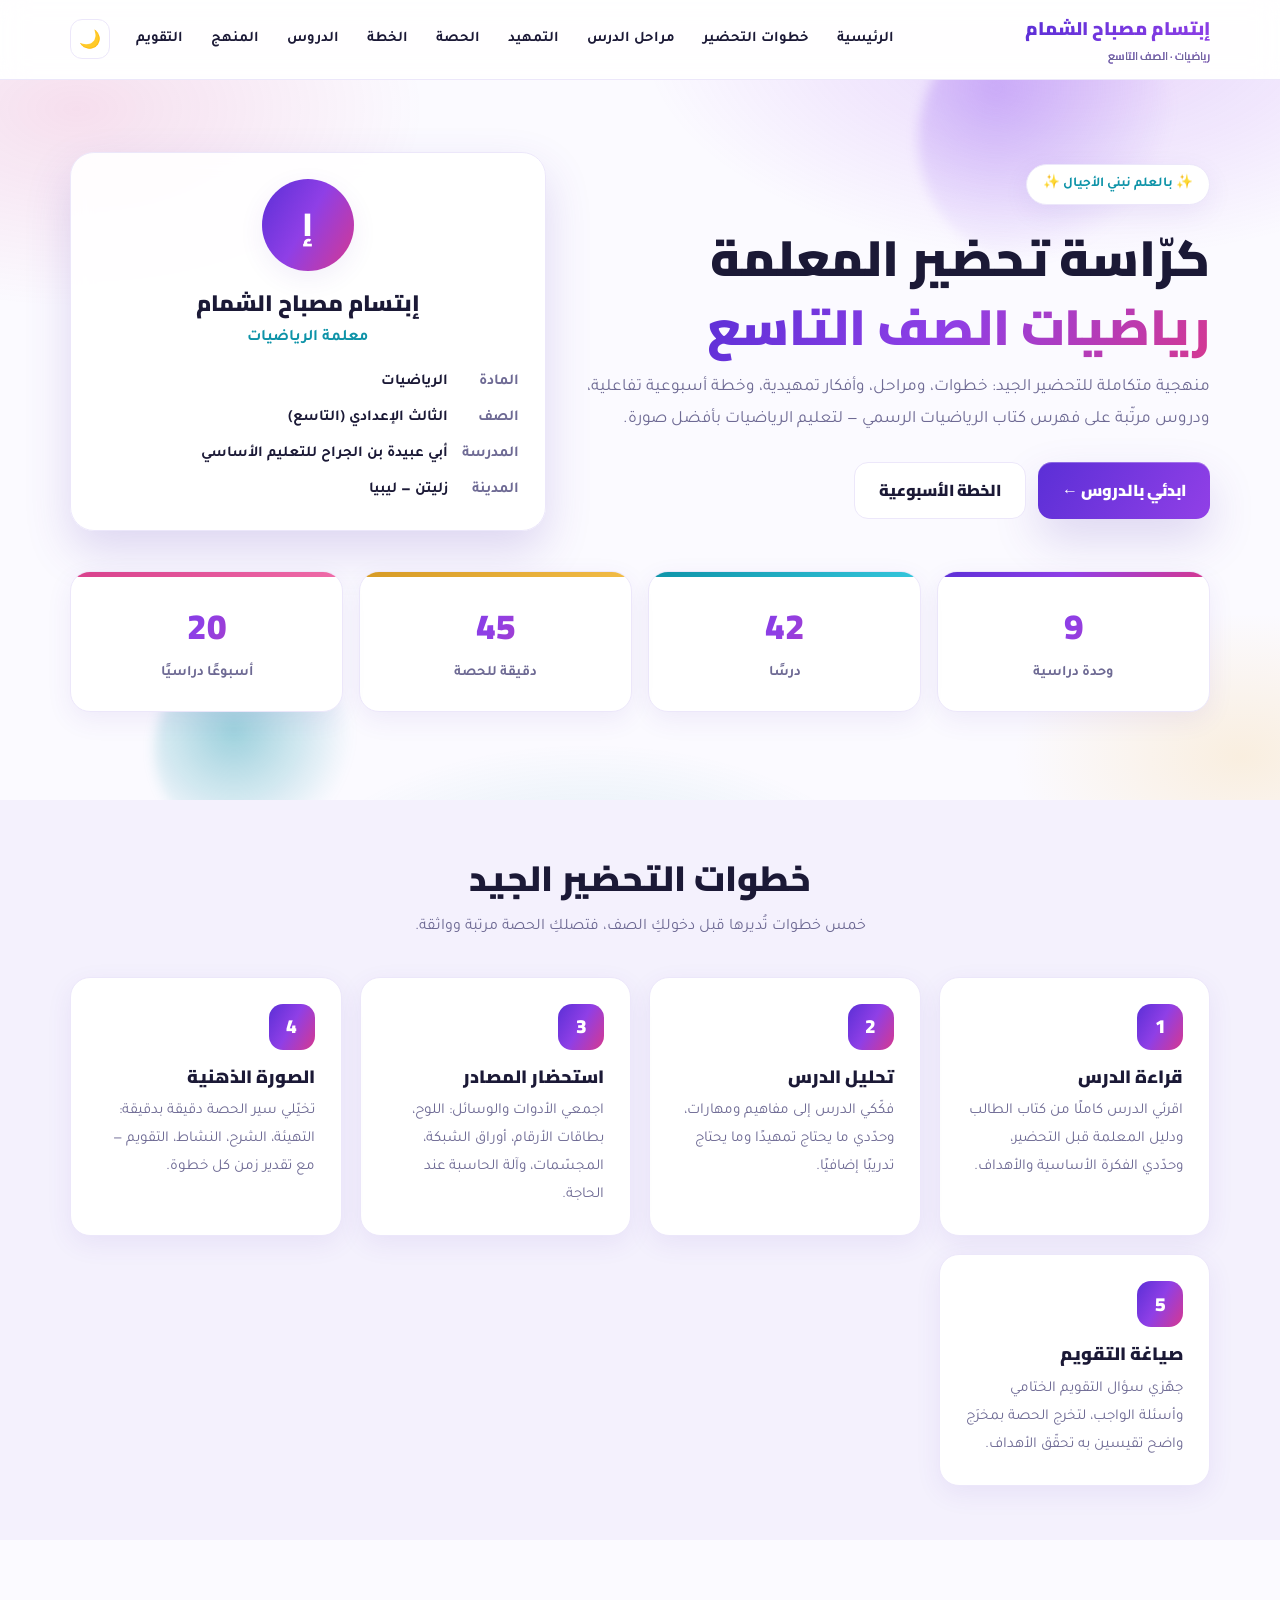
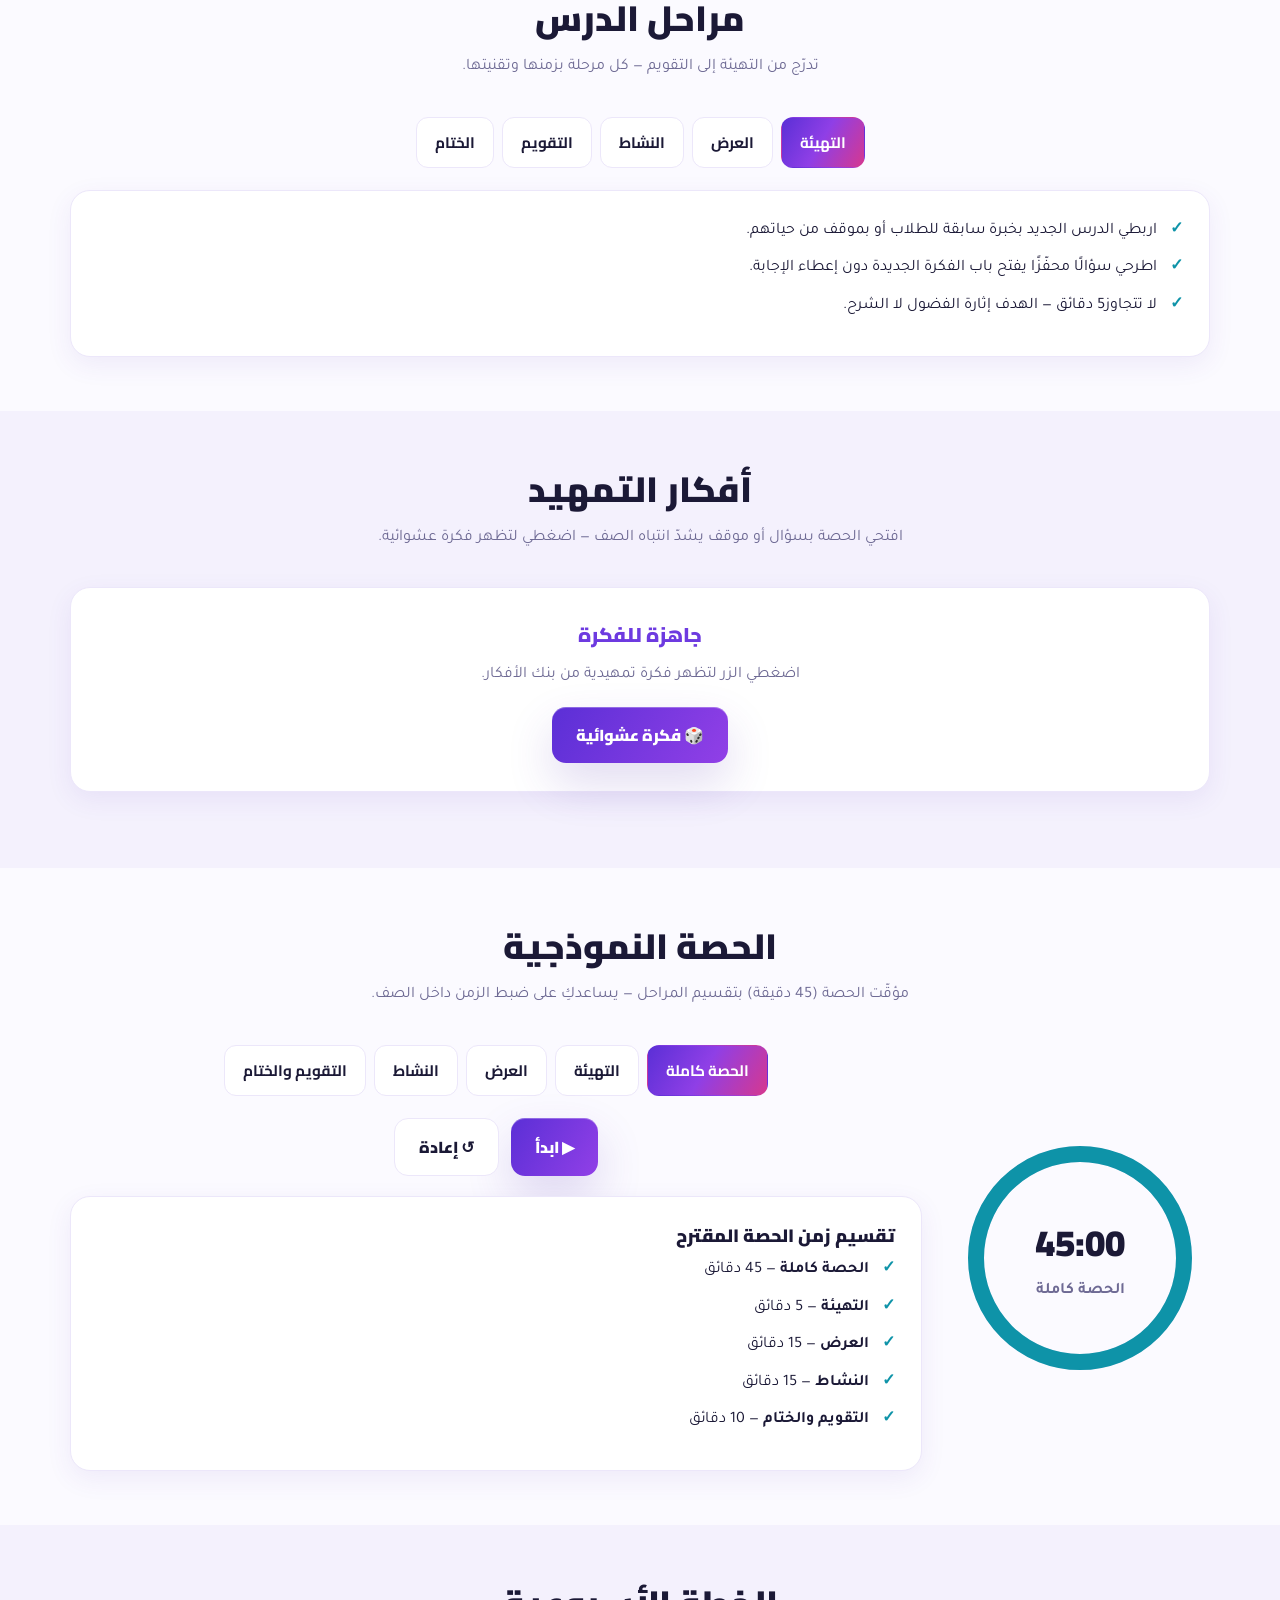
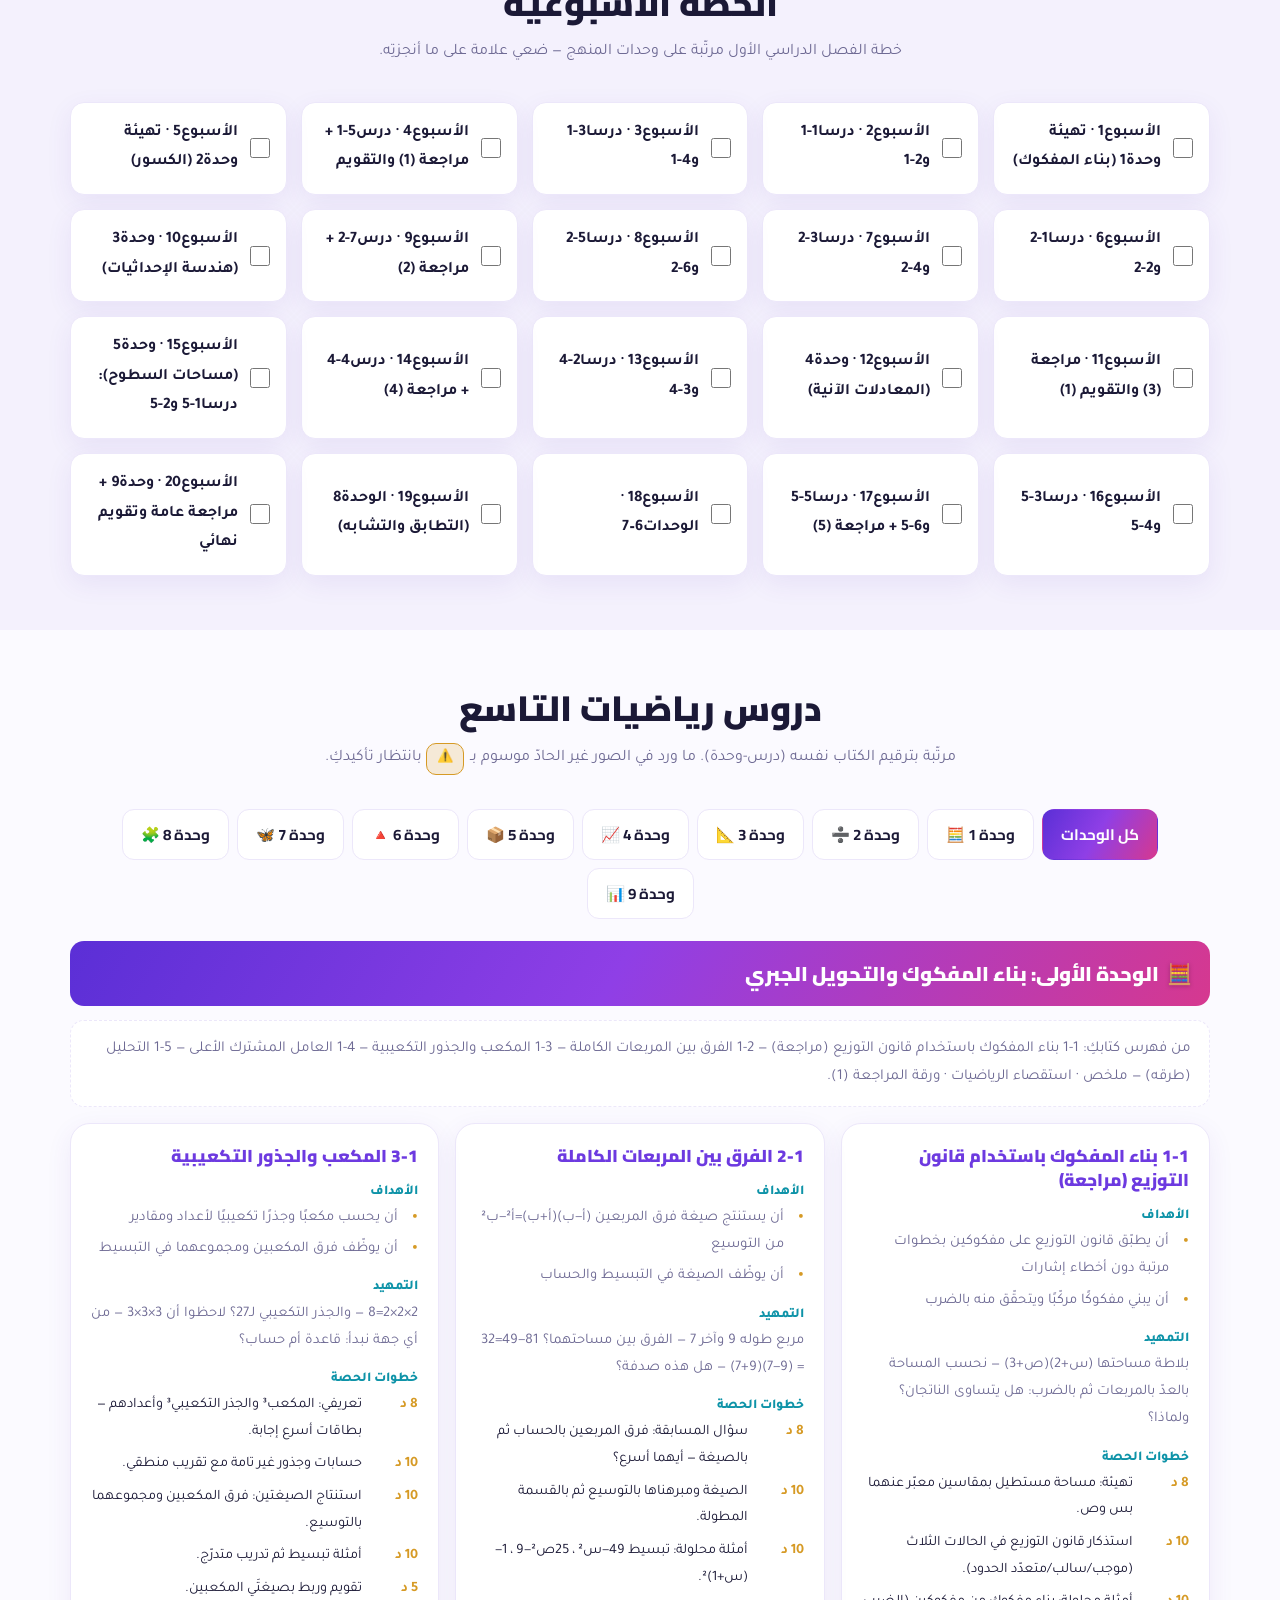
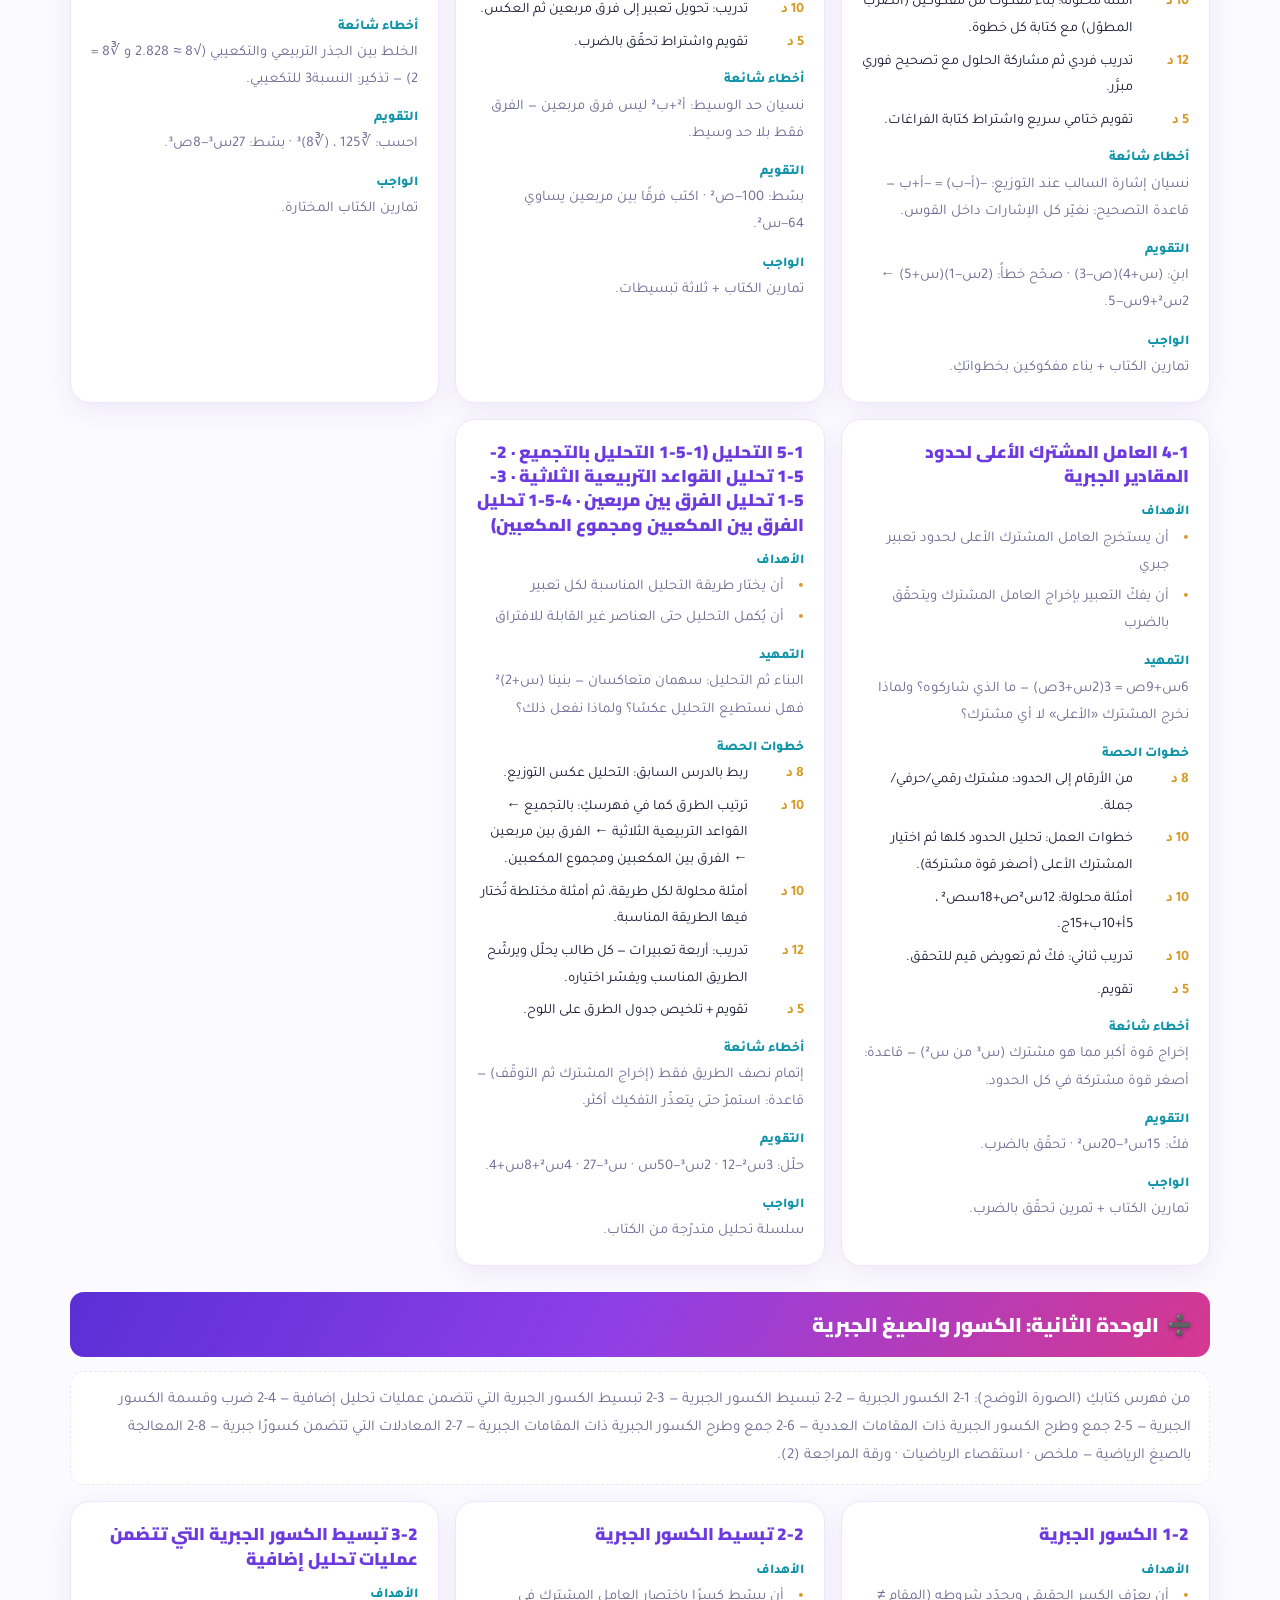
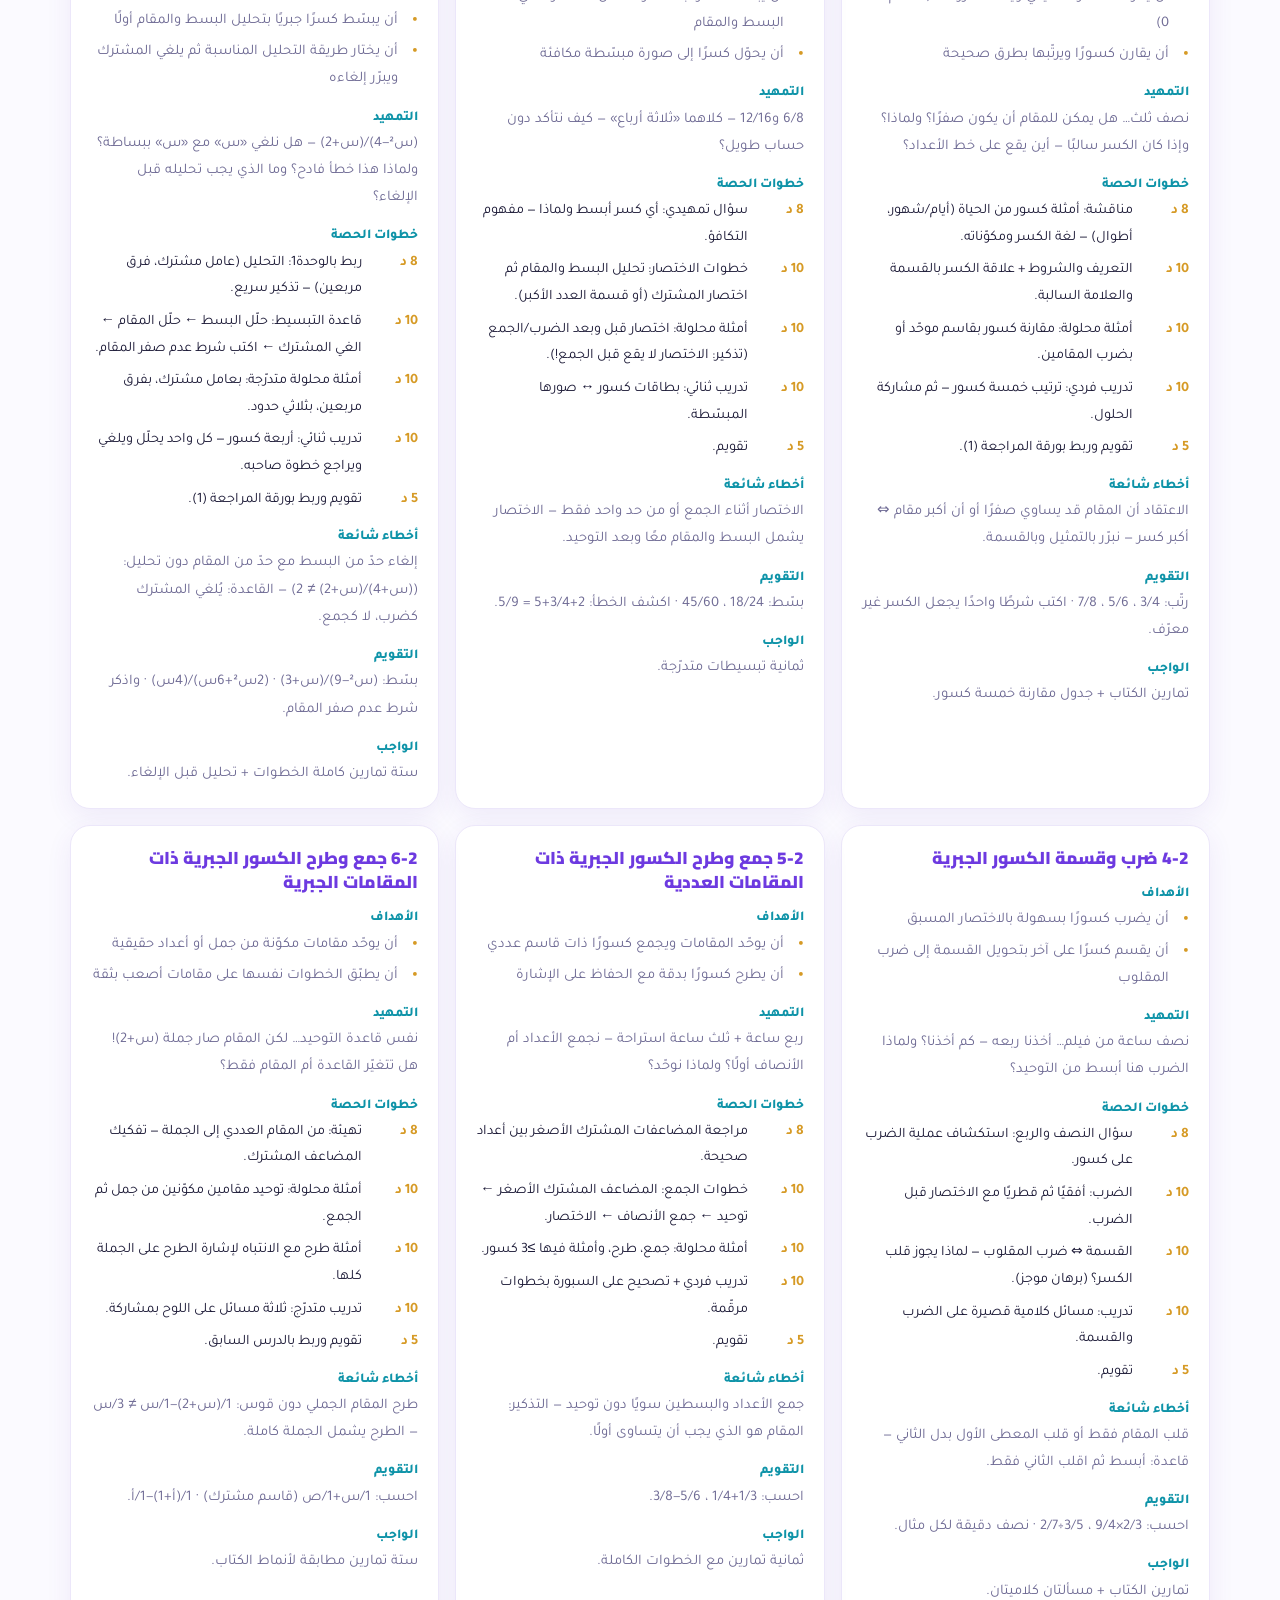
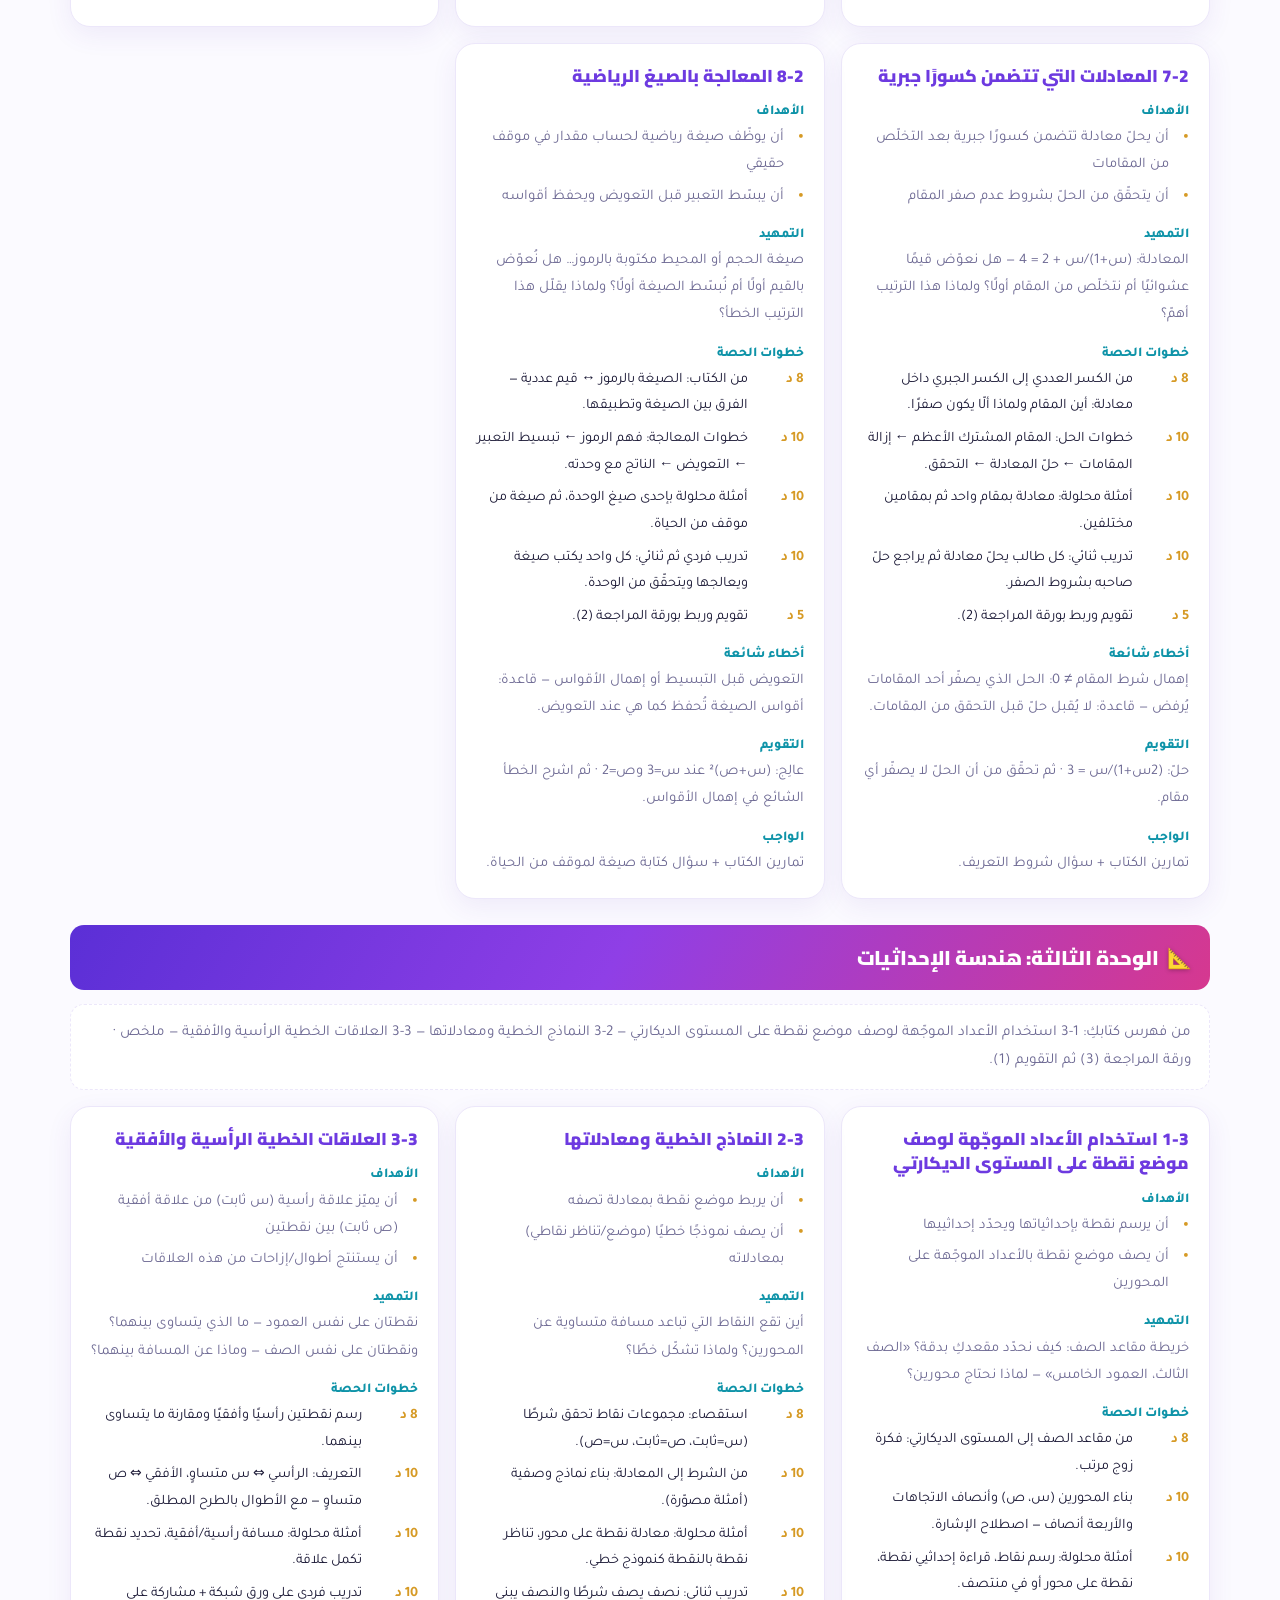
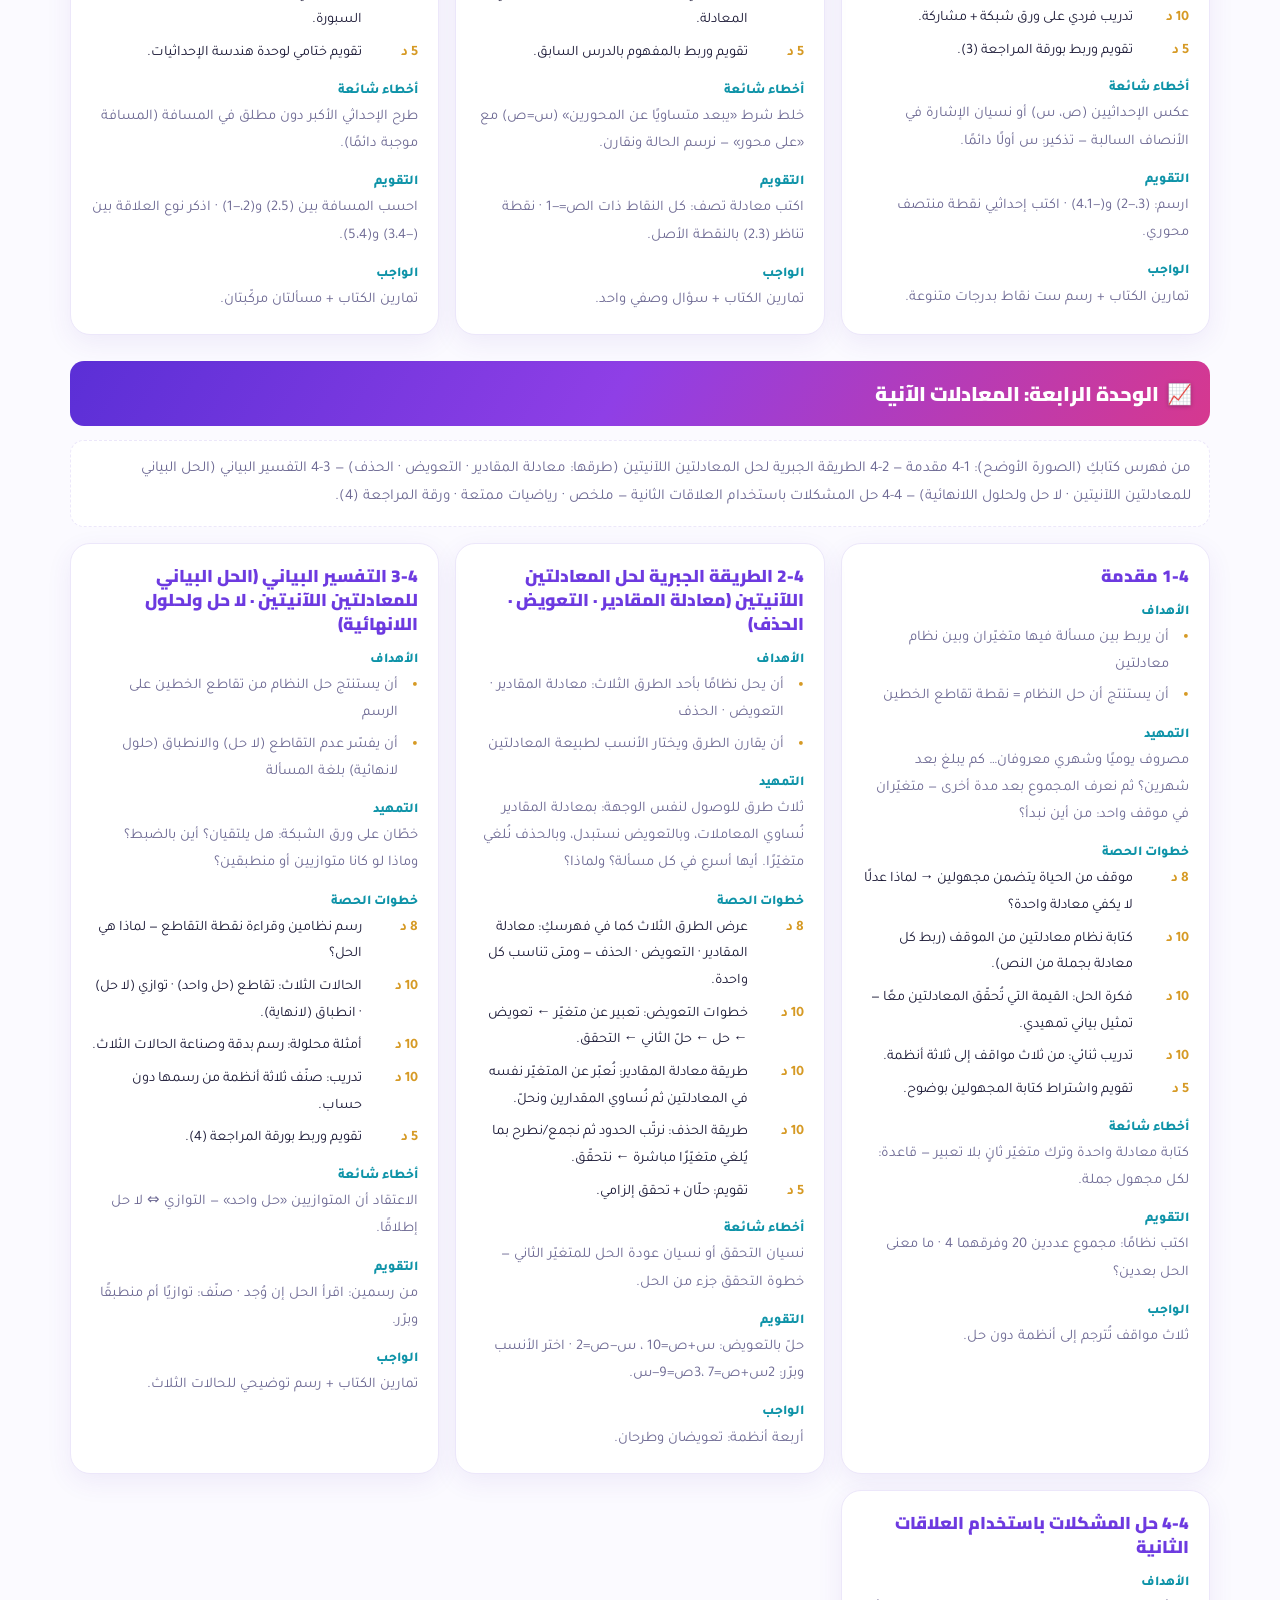
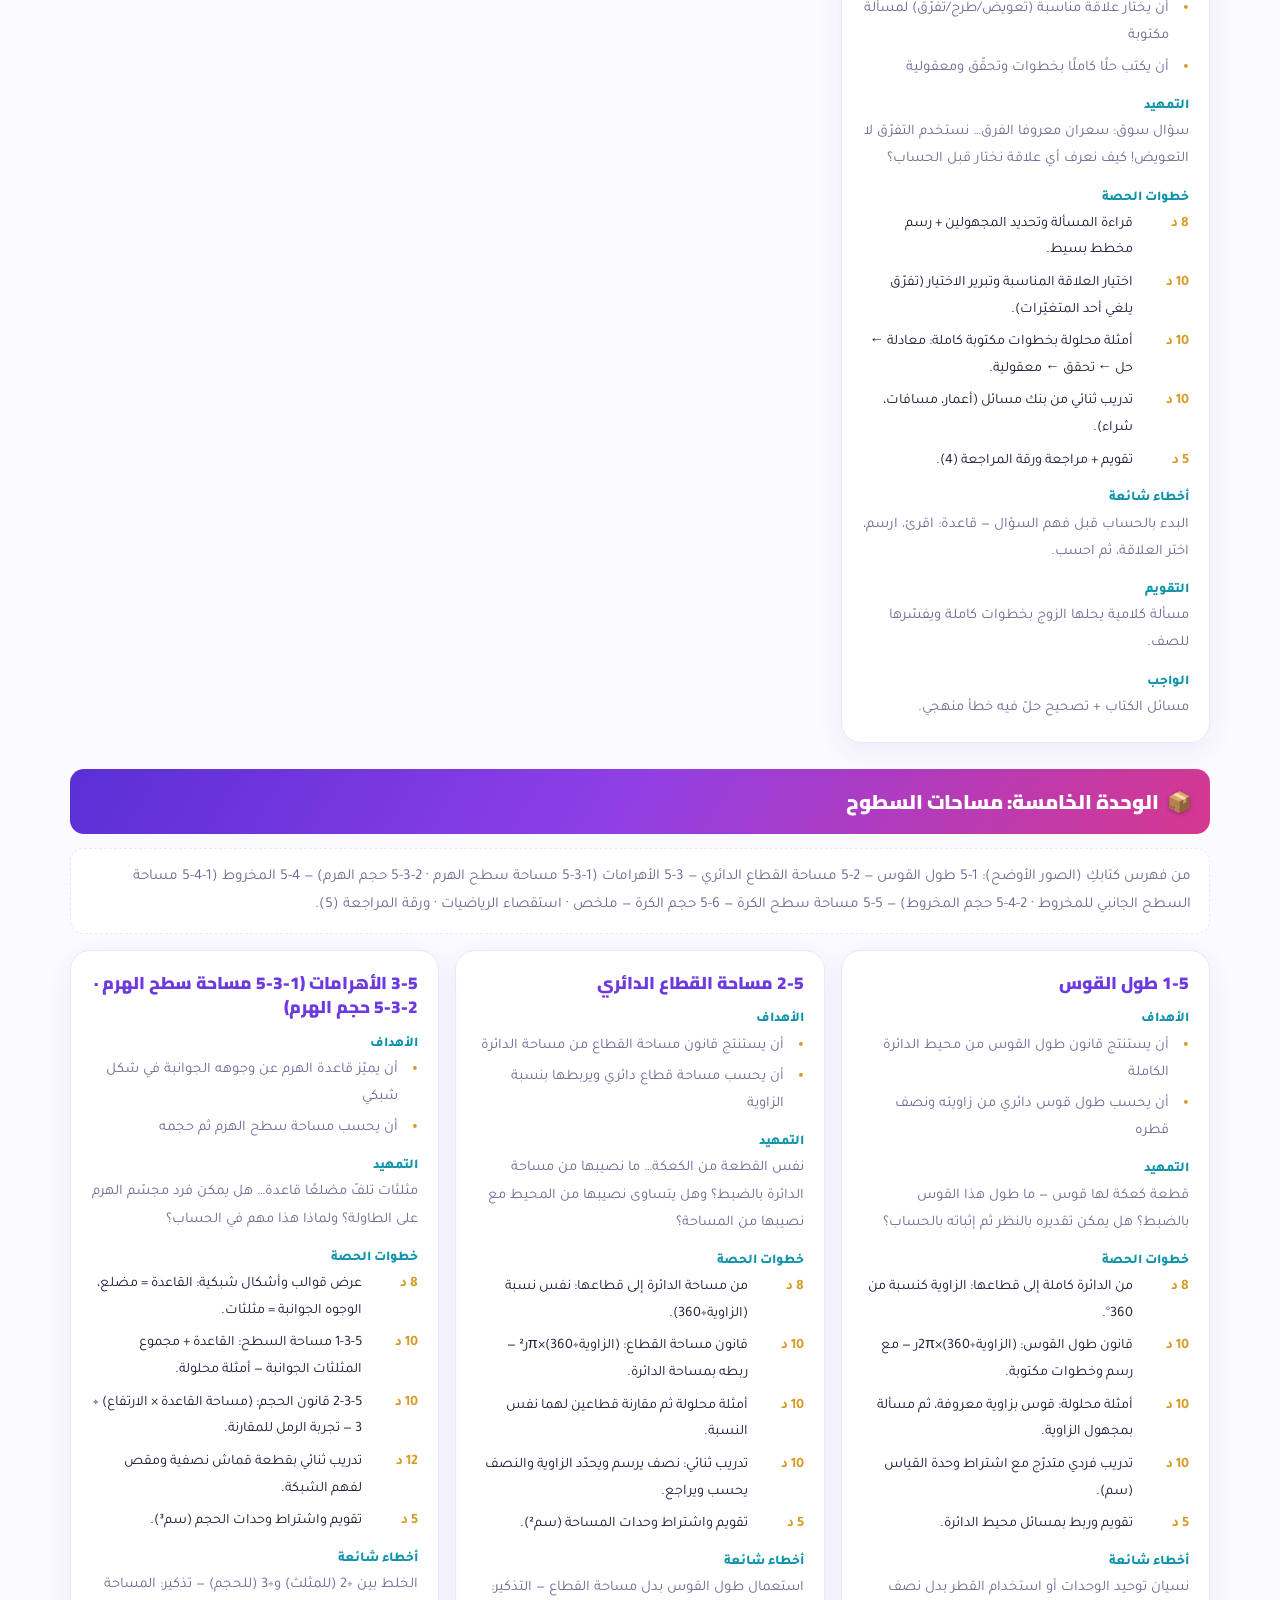
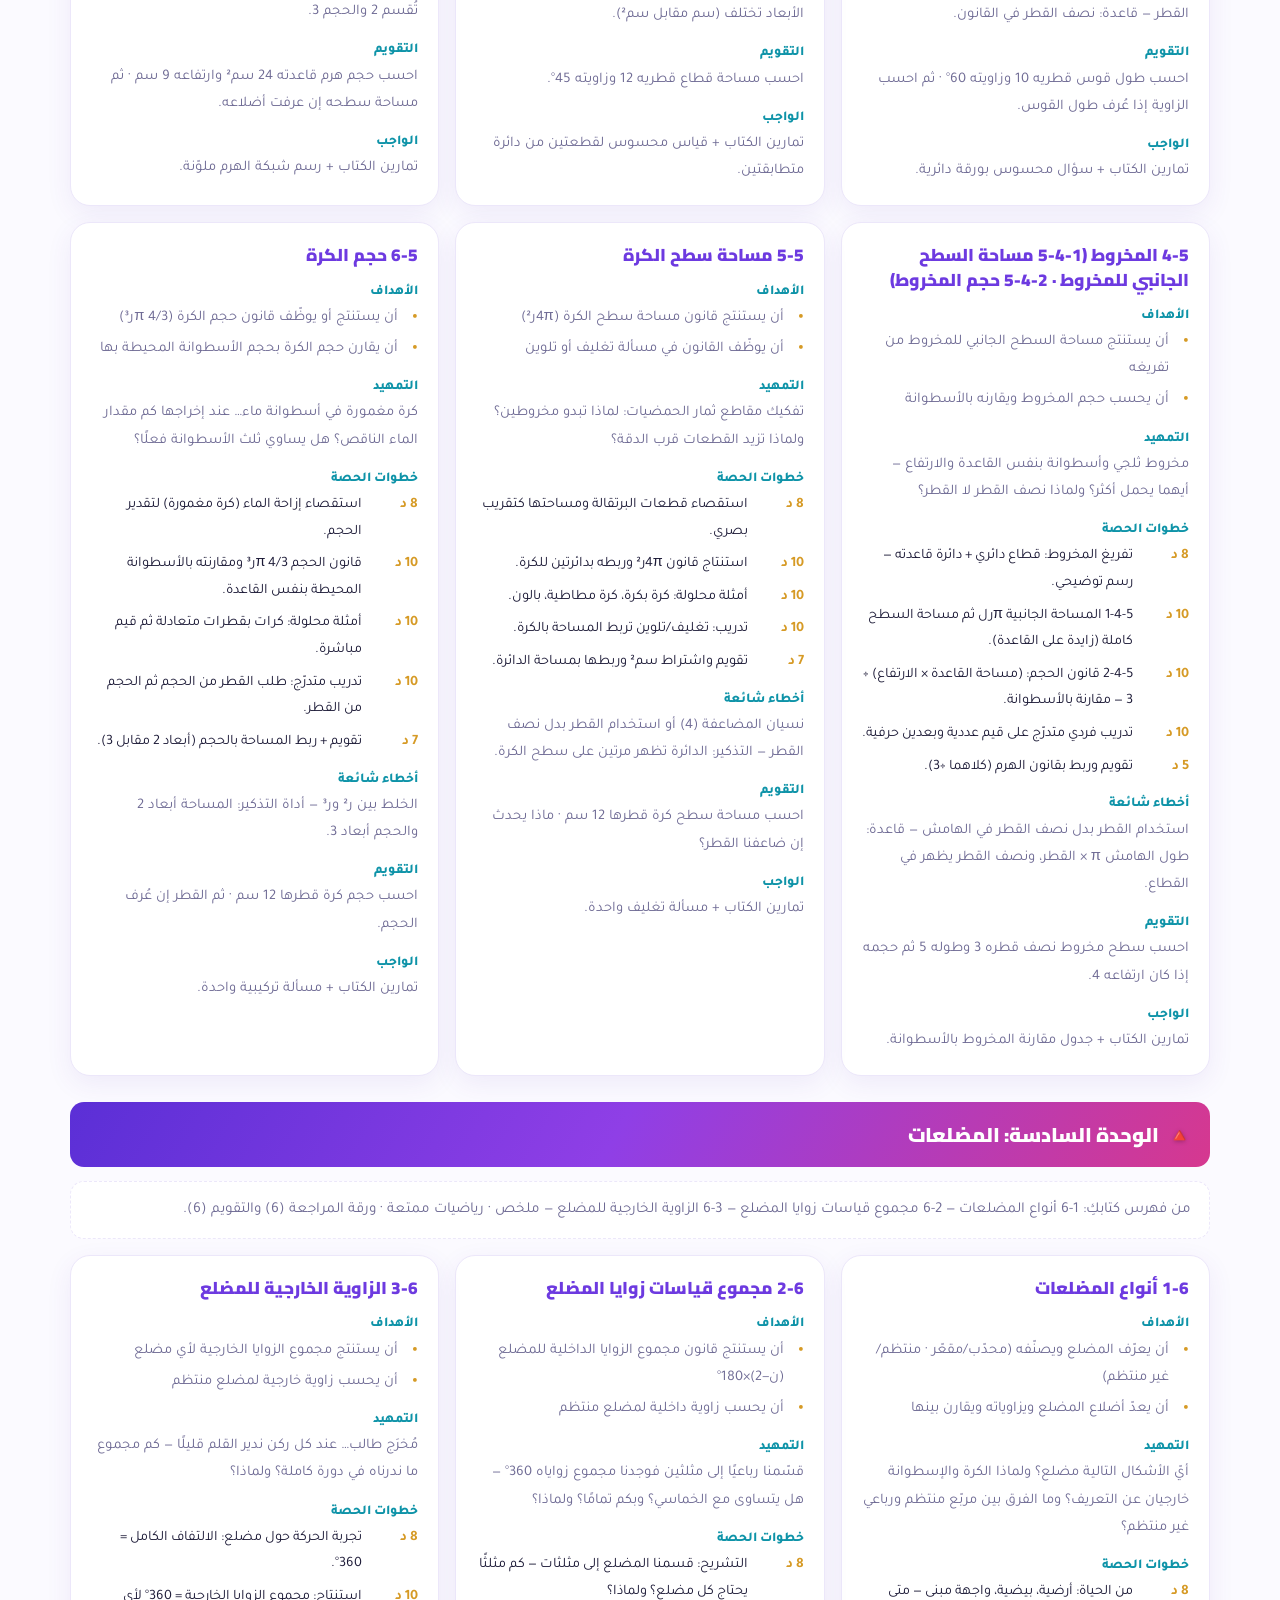
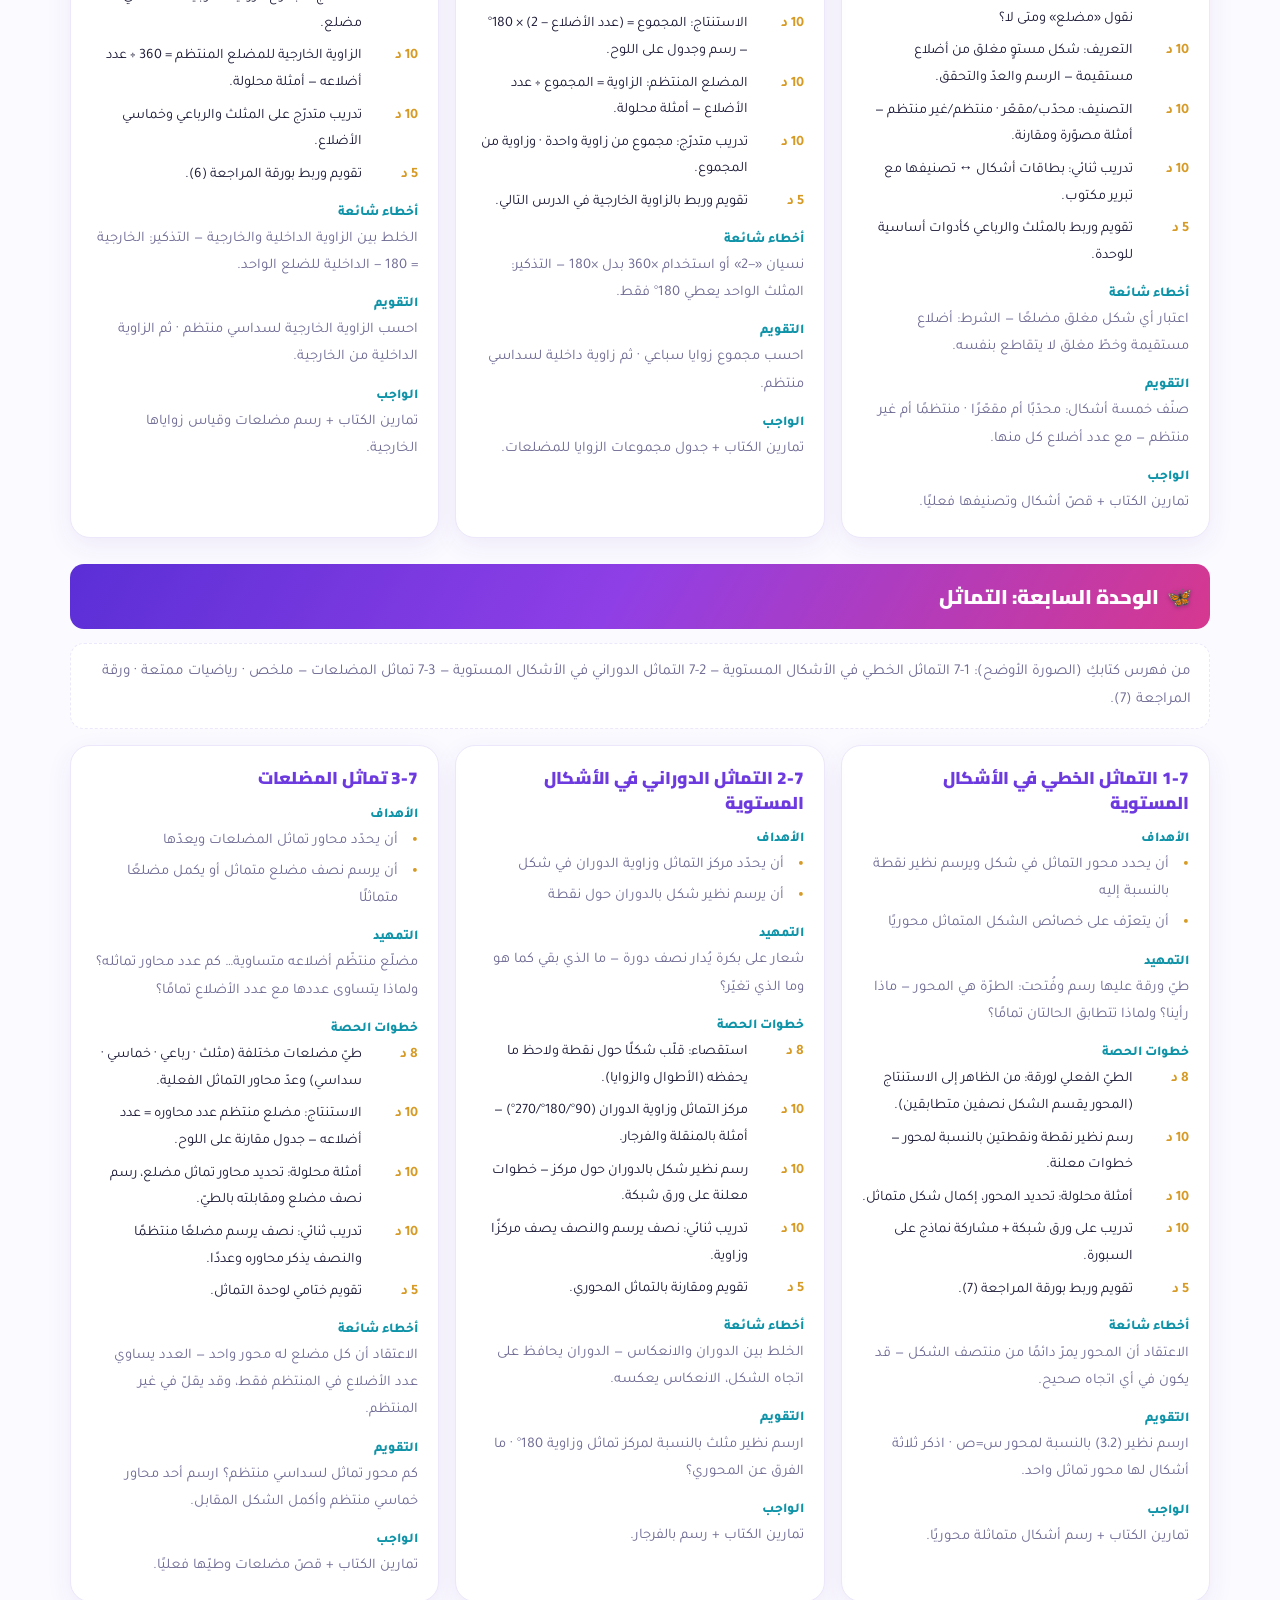
==== commit 0b7c3195: "krasah: خطوط محلية + نسخة احتياطية (تصدير/استيراد) + أيقونات للوحدات + طباعة أنظف" ====
--- a/krasah/index.html
+++ b/krasah/index.html
@@ -5,9 +5,7 @@
 <meta name="viewport" content="width=device-width, initial-scale=1.0">
 <title>كرّاسة التحضير | رياضيات الصف التاسع — إبتسام مصباح الشمام</title>
 <meta name="description" content="كرّاسة تحضير المعلمة إبتسام مصباح الشمام — الرياضيات، الصف التاسع، مدرسة أبي عبيدة بن الجراح، زليتن — ليبيا.">
-<link rel="preconnect" href="https://fonts.googleapis.com">
-<link rel="preconnect" href="https://fonts.gstatic.com" crossorigin>
-<link href="https://fonts.googleapis.com/css2?family=Cairo:wght@400;600;700;900&family=Tajawal:wght@300;400;500;700;800&display=swap" rel="stylesheet">
+<link rel="stylesheet" href="fonts.css">
 <link rel="stylesheet" href="styles.css">
 <link rel="icon" href="data:image/svg+xml,<svg xmlns='http://www.w3.org/2000/svg' viewBox='0 0 100 100'><text y='.9em' font-size='90'>👩‍🏫</text></svg>">
 <link rel="manifest" href="manifest.webmanifest">
@@ -217,7 +215,14 @@
     </div>
     <div class="cta" style="justify-content:center;margin-top:26px">
       <button id="printAll" class="btn primary">🖨 طباعة الكرّاسة كاملة</button>
-    </div>
+      <button id="exportData" class="btn ghost">💾 تصدير نسخة احتياطية</button>
+      <button id="importData" class="btn ghost">📂 استيراد نسخة احتياطية</button>
+      <input type="file" id="importFile" accept=".json,application/json" hidden>
+    </div>
+    <p style="text-align:center;color:var(--muted);font-size:.9rem;margin-top:16px;max-width:620px;margin-inline:auto">
+      علاماتكِ في الخطة الأسبوعية ومعايير التقويم تُحفظ في متصفحكِ وحده —
+      صدّري نسخة احتياطية واحفظيها في جهازكِ أو واتسابكِ، حتى لا تضيع لو تغيّر الجهاز أو المسح.
+    </p>
   </div>
 </section>
 
--- a/krasah/fonts.css
+++ b/krasah/fonts.css
@@ -0,0 +1,149 @@
+﻿/* ==========================================================================
+   Fonts embedded locally: Cairo + Tajawal (woff2)
+   Source: Google Fonts - downloaded once, served from same origin.
+   Keeps the notebook fully working OFFLINE.
+   ========================================================================== */
+@font-face {
+  font-family: 'Cairo';
+  font-style: normal;
+  font-weight: 400;
+  font-display: swap;
+  src: url('fonts/Cairo-400-arabic.woff2') format('woff2');
+  unicode-range: U+0600-06FF, U+0750-077F, U+0870-0891, U+0897-08E1, U+08E3-08FF, U+200C-200E, U+2010-2011, U+204F, U+2E41, U+FB50-FDFF, U+FE70-FE74, U+FE76-FEFC, U+102E0-102FB, U+10E60-10E7E, U+10EC2-10EC7, U+10EC9-10EEE, U+10EF0-10EFF, U+1EE00-1EE03, U+1EE05-1EE1F, U+1EE21-1EE22, U+1EE24, U+1EE27, U+1EE29-1EE32, U+1EE34-1EE37, U+1EE39, U+1EE3B, U+1EE42, U+1EE47, U+1EE49, U+1EE4B, U+1EE4D-1EE4F, U+1EE51-1EE52, U+1EE54, U+1EE57, U+1EE59, U+1EE5B, U+1EE5D, U+1EE5F, U+1EE61-1EE62, U+1EE64, U+1EE67-1EE6A, U+1EE6C-1EE72, U+1EE74-1EE77, U+1EE79-1EE7C, U+1EE7E, U+1EE80-1EE89, U+1EE8B-1EE9B, U+1EEA1-1EEA3, U+1EEA5-1EEA9, U+1EEAB-1EEBB, U+1EEF0-1EEF1;
+}
+@font-face {
+  font-family: 'Cairo';
+  font-style: normal;
+  font-weight: 400;
+  font-display: swap;
+  src: url('fonts/Cairo-400-latin.woff2') format('woff2');
+  unicode-range: U+0000-00FF, U+0131, U+0152-0153, U+02BB-02BC, U+02C6, U+02DA, U+02DC, U+0304, U+0308, U+0329, U+2000-206F, U+20AC, U+2122, U+2191, U+2193, U+2212, U+2215, U+FEFF, U+FFFD;
+}
+@font-face {
+  font-family: 'Cairo';
+  font-style: normal;
+  font-weight: 600;
+  font-display: swap;
+  src: url('fonts/Cairo-600-arabic.woff2') format('woff2');
+  unicode-range: U+0600-06FF, U+0750-077F, U+0870-0891, U+0897-08E1, U+08E3-08FF, U+200C-200E, U+2010-2011, U+204F, U+2E41, U+FB50-FDFF, U+FE70-FE74, U+FE76-FEFC, U+102E0-102FB, U+10E60-10E7E, U+10EC2-10EC7, U+10EC9-10EEE, U+10EF0-10EFF, U+1EE00-1EE03, U+1EE05-1EE1F, U+1EE21-1EE22, U+1EE24, U+1EE27, U+1EE29-1EE32, U+1EE34-1EE37, U+1EE39, U+1EE3B, U+1EE42, U+1EE47, U+1EE49, U+1EE4B, U+1EE4D-1EE4F, U+1EE51-1EE52, U+1EE54, U+1EE57, U+1EE59, U+1EE5B, U+1EE5D, U+1EE5F, U+1EE61-1EE62, U+1EE64, U+1EE67-1EE6A, U+1EE6C-1EE72, U+1EE74-1EE77, U+1EE79-1EE7C, U+1EE7E, U+1EE80-1EE89, U+1EE8B-1EE9B, U+1EEA1-1EEA3, U+1EEA5-1EEA9, U+1EEAB-1EEBB, U+1EEF0-1EEF1;
+}
+@font-face {
+  font-family: 'Cairo';
+  font-style: normal;
+  font-weight: 600;
+  font-display: swap;
+  src: url('fonts/Cairo-600-latin.woff2') format('woff2');
+  unicode-range: U+0000-00FF, U+0131, U+0152-0153, U+02BB-02BC, U+02C6, U+02DA, U+02DC, U+0304, U+0308, U+0329, U+2000-206F, U+20AC, U+2122, U+2191, U+2193, U+2212, U+2215, U+FEFF, U+FFFD;
+}
+@font-face {
+  font-family: 'Cairo';
+  font-style: normal;
+  font-weight: 700;
+  font-display: swap;
+  src: url('fonts/Cairo-700-arabic.woff2') format('woff2');
+  unicode-range: U+0600-06FF, U+0750-077F, U+0870-0891, U+0897-08E1, U+08E3-08FF, U+200C-200E, U+2010-2011, U+204F, U+2E41, U+FB50-FDFF, U+FE70-FE74, U+FE76-FEFC, U+102E0-102FB, U+10E60-10E7E, U+10EC2-10EC7, U+10EC9-10EEE, U+10EF0-10EFF, U+1EE00-1EE03, U+1EE05-1EE1F, U+1EE21-1EE22, U+1EE24, U+1EE27, U+1EE29-1EE32, U+1EE34-1EE37, U+1EE39, U+1EE3B, U+1EE42, U+1EE47, U+1EE49, U+1EE4B, U+1EE4D-1EE4F, U+1EE51-1EE52, U+1EE54, U+1EE57, U+1EE59, U+1EE5B, U+1EE5D, U+1EE5F, U+1EE61-1EE62, U+1EE64, U+1EE67-1EE6A, U+1EE6C-1EE72, U+1EE74-1EE77, U+1EE79-1EE7C, U+1EE7E, U+1EE80-1EE89, U+1EE8B-1EE9B, U+1EEA1-1EEA3, U+1EEA5-1EEA9, U+1EEAB-1EEBB, U+1EEF0-1EEF1;
+}
+@font-face {
+  font-family: 'Cairo';
+  font-style: normal;
+  font-weight: 700;
+  font-display: swap;
+  src: url('fonts/Cairo-700-latin.woff2') format('woff2');
+  unicode-range: U+0000-00FF, U+0131, U+0152-0153, U+02BB-02BC, U+02C6, U+02DA, U+02DC, U+0304, U+0308, U+0329, U+2000-206F, U+20AC, U+2122, U+2191, U+2193, U+2212, U+2215, U+FEFF, U+FFFD;
+}
+@font-face {
+  font-family: 'Cairo';
+  font-style: normal;
+  font-weight: 900;
+  font-display: swap;
+  src: url('fonts/Cairo-900-arabic.woff2') format('woff2');
+  unicode-range: U+0600-06FF, U+0750-077F, U+0870-0891, U+0897-08E1, U+08E3-08FF, U+200C-200E, U+2010-2011, U+204F, U+2E41, U+FB50-FDFF, U+FE70-FE74, U+FE76-FEFC, U+102E0-102FB, U+10E60-10E7E, U+10EC2-10EC7, U+10EC9-10EEE, U+10EF0-10EFF, U+1EE00-1EE03, U+1EE05-1EE1F, U+1EE21-1EE22, U+1EE24, U+1EE27, U+1EE29-1EE32, U+1EE34-1EE37, U+1EE39, U+1EE3B, U+1EE42, U+1EE47, U+1EE49, U+1EE4B, U+1EE4D-1EE4F, U+1EE51-1EE52, U+1EE54, U+1EE57, U+1EE59, U+1EE5B, U+1EE5D, U+1EE5F, U+1EE61-1EE62, U+1EE64, U+1EE67-1EE6A, U+1EE6C-1EE72, U+1EE74-1EE77, U+1EE79-1EE7C, U+1EE7E, U+1EE80-1EE89, U+1EE8B-1EE9B, U+1EEA1-1EEA3, U+1EEA5-1EEA9, U+1EEAB-1EEBB, U+1EEF0-1EEF1;
+}
+@font-face {
+  font-family: 'Cairo';
+  font-style: normal;
+  font-weight: 900;
+  font-display: swap;
+  src: url('fonts/Cairo-900-latin.woff2') format('woff2');
+  unicode-range: U+0000-00FF, U+0131, U+0152-0153, U+02BB-02BC, U+02C6, U+02DA, U+02DC, U+0304, U+0308, U+0329, U+2000-206F, U+20AC, U+2122, U+2191, U+2193, U+2212, U+2215, U+FEFF, U+FFFD;
+}
+@font-face {
+  font-family: 'Tajawal';
+  font-style: normal;
+  font-weight: 300;
+  font-display: swap;
+  src: url('fonts/Tajawal-300-arabic.woff2') format('woff2');
+  unicode-range: U+0600-06FF, U+0750-077F, U+0870-0891, U+0897-08E1, U+08E3-08FF, U+200C-200E, U+2010-2011, U+204F, U+2E41, U+FB50-FDFF, U+FE70-FE74, U+FE76-FEFC, U+102E0-102FB, U+10E60-10E7E, U+10EC2-10EC7, U+10EC9-10EEE, U+10EF0-10EFF, U+1EE00-1EE03, U+1EE05-1EE1F, U+1EE21-1EE22, U+1EE24, U+1EE27, U+1EE29-1EE32, U+1EE34-1EE37, U+1EE39, U+1EE3B, U+1EE42, U+1EE47, U+1EE49, U+1EE4B, U+1EE4D-1EE4F, U+1EE51-1EE52, U+1EE54, U+1EE57, U+1EE59, U+1EE5B, U+1EE5D, U+1EE5F, U+1EE61-1EE62, U+1EE64, U+1EE67-1EE6A, U+1EE6C-1EE72, U+1EE74-1EE77, U+1EE79-1EE7C, U+1EE7E, U+1EE80-1EE89, U+1EE8B-1EE9B, U+1EEA1-1EEA3, U+1EEA5-1EEA9, U+1EEAB-1EEBB, U+1EEF0-1EEF1;
+}
+@font-face {
+  font-family: 'Tajawal';
+  font-style: normal;
+  font-weight: 300;
+  font-display: swap;
+  src: url('fonts/Tajawal-300-latin.woff2') format('woff2');
+  unicode-range: U+0000-00FF, U+0131, U+0152-0153, U+02BB-02BC, U+02C6, U+02DA, U+02DC, U+0304, U+0308, U+0329, U+2000-206F, U+20AC, U+2122, U+2191, U+2193, U+2212, U+2215, U+FEFF, U+FFFD;
+}
+@font-face {
+  font-family: 'Tajawal';
+  font-style: normal;
+  font-weight: 400;
+  font-display: swap;
+  src: url('fonts/Tajawal-400-arabic.woff2') format('woff2');
+  unicode-range: U+0600-06FF, U+0750-077F, U+0870-0891, U+0897-08E1, U+08E3-08FF, U+200C-200E, U+2010-2011, U+204F, U+2E41, U+FB50-FDFF, U+FE70-FE74, U+FE76-FEFC, U+102E0-102FB, U+10E60-10E7E, U+10EC2-10EC7, U+10EC9-10EEE, U+10EF0-10EFF, U+1EE00-1EE03, U+1EE05-1EE1F, U+1EE21-1EE22, U+1EE24, U+1EE27, U+1EE29-1EE32, U+1EE34-1EE37, U+1EE39, U+1EE3B, U+1EE42, U+1EE47, U+1EE49, U+1EE4B, U+1EE4D-1EE4F, U+1EE51-1EE52, U+1EE54, U+1EE57, U+1EE59, U+1EE5B, U+1EE5D, U+1EE5F, U+1EE61-1EE62, U+1EE64, U+1EE67-1EE6A, U+1EE6C-1EE72, U+1EE74-1EE77, U+1EE79-1EE7C, U+1EE7E, U+1EE80-1EE89, U+1EE8B-1EE9B, U+1EEA1-1EEA3, U+1EEA5-1EEA9, U+1EEAB-1EEBB, U+1EEF0-1EEF1;
+}
+@font-face {
+  font-family: 'Tajawal';
+  font-style: normal;
+  font-weight: 400;
+  font-display: swap;
+  src: url('fonts/Tajawal-400-latin.woff2') format('woff2');
+  unicode-range: U+0000-00FF, U+0131, U+0152-0153, U+02BB-02BC, U+02C6, U+02DA, U+02DC, U+0304, U+0308, U+0329, U+2000-206F, U+20AC, U+2122, U+2191, U+2193, U+2212, U+2215, U+FEFF, U+FFFD;
+}
+@font-face {
+  font-family: 'Tajawal';
+  font-style: normal;
+  font-weight: 500;
+  font-display: swap;
+  src: url('fonts/Tajawal-500-arabic.woff2') format('woff2');
+  unicode-range: U+0600-06FF, U+0750-077F, U+0870-0891, U+0897-08E1, U+08E3-08FF, U+200C-200E, U+2010-2011, U+204F, U+2E41, U+FB50-FDFF, U+FE70-FE74, U+FE76-FEFC, U+102E0-102FB, U+10E60-10E7E, U+10EC2-10EC7, U+10EC9-10EEE, U+10EF0-10EFF, U+1EE00-1EE03, U+1EE05-1EE1F, U+1EE21-1EE22, U+1EE24, U+1EE27, U+1EE29-1EE32, U+1EE34-1EE37, U+1EE39, U+1EE3B, U+1EE42, U+1EE47, U+1EE49, U+1EE4B, U+1EE4D-1EE4F, U+1EE51-1EE52, U+1EE54, U+1EE57, U+1EE59, U+1EE5B, U+1EE5D, U+1EE5F, U+1EE61-1EE62, U+1EE64, U+1EE67-1EE6A, U+1EE6C-1EE72, U+1EE74-1EE77, U+1EE79-1EE7C, U+1EE7E, U+1EE80-1EE89, U+1EE8B-1EE9B, U+1EEA1-1EEA3, U+1EEA5-1EEA9, U+1EEAB-1EEBB, U+1EEF0-1EEF1;
+}
+@font-face {
+  font-family: 'Tajawal';
+  font-style: normal;
+  font-weight: 500;
+  font-display: swap;
+  src: url('fonts/Tajawal-500-latin.woff2') format('woff2');
+  unicode-range: U+0000-00FF, U+0131, U+0152-0153, U+02BB-02BC, U+02C6, U+02DA, U+02DC, U+0304, U+0308, U+0329, U+2000-206F, U+20AC, U+2122, U+2191, U+2193, U+2212, U+2215, U+FEFF, U+FFFD;
+}
+@font-face {
+  font-family: 'Tajawal';
+  font-style: normal;
+  font-weight: 700;
+  font-display: swap;
+  src: url('fonts/Tajawal-700-arabic.woff2') format('woff2');
+  unicode-range: U+0600-06FF, U+0750-077F, U+0870-0891, U+0897-08E1, U+08E3-08FF, U+200C-200E, U+2010-2011, U+204F, U+2E41, U+FB50-FDFF, U+FE70-FE74, U+FE76-FEFC, U+102E0-102FB, U+10E60-10E7E, U+10EC2-10EC7, U+10EC9-10EEE, U+10EF0-10EFF, U+1EE00-1EE03, U+1EE05-1EE1F, U+1EE21-1EE22, U+1EE24, U+1EE27, U+1EE29-1EE32, U+1EE34-1EE37, U+1EE39, U+1EE3B, U+1EE42, U+1EE47, U+1EE49, U+1EE4B, U+1EE4D-1EE4F, U+1EE51-1EE52, U+1EE54, U+1EE57, U+1EE59, U+1EE5B, U+1EE5D, U+1EE5F, U+1EE61-1EE62, U+1EE64, U+1EE67-1EE6A, U+1EE6C-1EE72, U+1EE74-1EE77, U+1EE79-1EE7C, U+1EE7E, U+1EE80-1EE89, U+1EE8B-1EE9B, U+1EEA1-1EEA3, U+1EEA5-1EEA9, U+1EEAB-1EEBB, U+1EEF0-1EEF1;
+}
+@font-face {
+  font-family: 'Tajawal';
+  font-style: normal;
+  font-weight: 700;
+  font-display: swap;
+  src: url('fonts/Tajawal-700-latin.woff2') format('woff2');
+  unicode-range: U+0000-00FF, U+0131, U+0152-0153, U+02BB-02BC, U+02C6, U+02DA, U+02DC, U+0304, U+0308, U+0329, U+2000-206F, U+20AC, U+2122, U+2191, U+2193, U+2212, U+2215, U+FEFF, U+FFFD;
+}
+@font-face {
+  font-family: 'Tajawal';
+  font-style: normal;
+  font-weight: 800;
+  font-display: swap;
+  src: url('fonts/Tajawal-800-arabic.woff2') format('woff2');
+  unicode-range: U+0600-06FF, U+0750-077F, U+0870-0891, U+0897-08E1, U+08E3-08FF, U+200C-200E, U+2010-2011, U+204F, U+2E41, U+FB50-FDFF, U+FE70-FE74, U+FE76-FEFC, U+102E0-102FB, U+10E60-10E7E, U+10EC2-10EC7, U+10EC9-10EEE, U+10EF0-10EFF, U+1EE00-1EE03, U+1EE05-1EE1F, U+1EE21-1EE22, U+1EE24, U+1EE27, U+1EE29-1EE32, U+1EE34-1EE37, U+1EE39, U+1EE3B, U+1EE42, U+1EE47, U+1EE49, U+1EE4B, U+1EE4D-1EE4F, U+1EE51-1EE52, U+1EE54, U+1EE57, U+1EE59, U+1EE5B, U+1EE5D, U+1EE5F, U+1EE61-1EE62, U+1EE64, U+1EE67-1EE6A, U+1EE6C-1EE72, U+1EE74-1EE77, U+1EE79-1EE7C, U+1EE7E, U+1EE80-1EE89, U+1EE8B-1EE9B, U+1EEA1-1EEA3, U+1EEA5-1EEA9, U+1EEAB-1EEBB, U+1EEF0-1EEF1;
+}
+@font-face {
+  font-family: 'Tajawal';
+  font-style: normal;
+  font-weight: 800;
+  font-display: swap;
+  src: url('fonts/Tajawal-800-latin.woff2') format('woff2');
+  unicode-range: U+0000-00FF, U+0131, U+0152-0153, U+02BB-02BC, U+02C6, U+02DA, U+02DC, U+0304, U+0308, U+0329, U+2000-206F, U+20AC, U+2122, U+2191, U+2193, U+2212, U+2215, U+FEFF, U+FFFD;
+}
--- a/krasah/styles.css
+++ b/krasah/styles.css
@@ -5,36 +5,37 @@
    ========================================================================== */
 
 :root {
-  --primary: #7c3aed;        /* بنفسجي عميق */
-  --primary-2: #a855f7;      /* بنفسجي فاتح */
-  --pink: #db2777;           /* وردي */
-  --accent: #06b6d4;         /* فيروزي سماوي */
-  --gold: #f59e0b;           /* ذهبي */
-  --bg: #f7f4ff;
-  --bg-2: #efe9ff;
+  --primary: #6d3ae0;        /* بنفسجي ملكي — أهدأ وأنضرّ */
+  --primary-2: #9a63f2;      /* لافندر */
+  --pink: #d8408c;           /* وردي مخملي */
+  --accent: #0e93a8;         /* فيروزي عميق هادئ — أوضح للقراءة */
+  --gold: #d69a25;           /* ذهبي عنبري */
+  --bg: #fbfaff;             /* خلفية شبه بيضاء — متنفّس أوسع */
+  --bg-2: #f4f1fd;
   --surface: #ffffff;
-  --text: #211a45;
-  --muted: #6a6390;
-  --line: #e9e3fb;
-  --shadow: 0 10px 30px rgba(124, 58, 237, .10);
-  --shadow-lg: 0 22px 55px rgba(124, 58, 237, .28);
-  --shadow-pink: 0 18px 45px rgba(219, 39, 119, .28);
+  --text: #1b1936;
+  --muted: #6e6a94;
+  --line: #ece7fa;
+  --shadow: 0 8px 26px rgba(86, 56, 176, .08);
+  --shadow-lg: 0 20px 46px rgba(86, 56, 176, .18);
+  --shadow-pink: 0 16px 40px rgba(216, 64, 140, .24);
   --radius: 20px;
-  --grad: linear-gradient(135deg, #7c3aed 0%, #a855f7 48%, #db2777 100%);
-  --grad-soft: linear-gradient(135deg, rgba(124,58,237,.14), rgba(219,39,119,.14));
+  --grad: linear-gradient(120deg, #5b2fd6 0%, #8f3fe6 48%, #d6388f 100%);
+  --grad-line: linear-gradient(90deg, #6d3ae0 0%, #d8408c 58%, #f0b13a 100%);
+  --grad-soft: linear-gradient(135deg, rgba(109, 58, 224, .13), rgba(216, 64, 140, .11));
 }
 
 html[data-theme="dark"] {
-  --bg: #100d20;
-  --bg-2: #191436;
-  --surface: #1e1840;
-  --text: #f0ecff;
-  --muted: #a79fd0;
-  --line: #2e2657;
-  --shadow: 0 12px 34px rgba(0, 0, 0, .45);
-  --shadow-lg: 0 22px 55px rgba(168, 85, 247, .35);
-  --shadow-pink: 0 18px 45px rgba(219, 39, 119, .30);
-  --grad-soft: linear-gradient(135deg, rgba(168,85,247,.20), rgba(219,39,119,.18));
+  --bg: #0e0c1d;
+  --bg-2: #161232;
+  --surface: #1c1740;
+  --text: #f1edff;
+  --muted: #a49cd4;
+  --line: #2c2556;
+  --shadow: 0 12px 34px rgba(0, 0, 0, .48);
+  --shadow-lg: 0 20px 48px rgba(147, 51, 234, .32);
+  --shadow-pink: 0 16px 40px rgba(216, 64, 140, .30);
+  --grad-soft: linear-gradient(135deg, rgba(147, 51, 234, .24), rgba(216, 64, 140, .18));
 }
 
 * { box-sizing: border-box; margin: 0; padding: 0; }
@@ -60,7 +61,7 @@
 /* ---------- شريط تقدّم القراءة ---------- */
 #progress {
   position: fixed; top: 0; inset-inline-start: 0; height: 4px; width: 0;
-  background: var(--grad); z-index: 1000; transition: width .1s linear;
+  background: var(--grad-line); z-index: 1000; transition: width .1s linear;
 }
 
 /* ---------- الترويسة ---------- */
@@ -101,9 +102,10 @@
 .hero {
   padding: 72px 0 48px; position: relative; overflow: hidden;
   background:
-    radial-gradient(900px 420px at 88% -12%, rgba(124, 58, 237, .22), transparent),
-    radial-gradient(760px 400px at 4% -4%, rgba(219, 39, 119, .18), transparent),
-    radial-gradient(600px 360px at 50% 110%, rgba(6, 182, 212, .16), transparent);
+    radial-gradient(700px 360px at 84% -6%, rgba(147, 51, 234, .20), transparent 62%),
+    radial-gradient(560px 320px at 6% 4%, rgba(216, 64, 140, .15), transparent 62%),
+    radial-gradient(520px 300px at 46% 118%, rgba(14, 147, 168, .17), transparent 62%),
+    radial-gradient(380px 240px at 97% 94%, rgba(240, 177, 58, .16), transparent 60%);
 }
 /* أشكال زخرفية عائمة */
 .hero::before, .hero::after {
@@ -112,12 +114,12 @@
 }
 .hero::before {
   width: 260px; height: 260px; top: -70px; inset-inline-start: 8%;
-  background: radial-gradient(circle at 30% 30%, rgba(168,85,247,.55), rgba(168,85,247,0) 70%);
+  background: radial-gradient(circle at 30% 30%, rgba(154, 99, 242, .42), rgba(154, 99, 242, 0) 70%);
   animation: float 9s ease-in-out infinite;
 }
 .hero::after {
   width: 200px; height: 200px; bottom: -50px; inset-inline-end: 12%;
-  background: radial-gradient(circle at 40% 40%, rgba(6,182,212,.5), rgba(6,182,212,0) 70%);
+  background: radial-gradient(circle at 40% 40%, rgba(14, 147, 168, .40), rgba(14, 147, 168, 0) 70%);
   animation: float 11s ease-in-out infinite reverse;
 }
 @keyframes float {
@@ -161,7 +163,8 @@
   cursor: pointer; border: none; transition: .2s; text-decoration: none;
 }
 .btn.primary {
-  background: var(--grad); color: #fff; box-shadow: var(--shadow-lg);
+  background: var(--grad); color: #fff;
+  box-shadow: var(--shadow-lg), inset 0 1px 0 rgba(255, 255, 255, .28);
   background-size: 200% 200%; transition: .3s;
 }
 .btn.primary:hover {
@@ -188,9 +191,9 @@
   background: var(--grad); -webkit-background-clip: text; background-clip: text; color: transparent;
 }
 .stat span { color: var(--muted); font-weight: 600; font-size: .9rem; }
-.stat:nth-child(2)::before { background: linear-gradient(135deg, var(--accent), #22d3ee); }
-.stat:nth-child(3)::before { background: linear-gradient(135deg, var(--gold), #fbbf24); }
-.stat:nth-child(4)::before { background: linear-gradient(135deg, var(--pink), #f472b6); }
+.stat:nth-child(2)::before { background: linear-gradient(135deg, var(--accent), #35c6dc); }
+.stat:nth-child(3)::before { background: linear-gradient(135deg, var(--gold), #f2bc46); }
+.stat:nth-child(4)::before { background: linear-gradient(135deg, var(--pink), #ef6ba8); }
 
 /* ---------- الأقسام ---------- */
 section.block { padding: 54px 0; }
@@ -329,6 +332,24 @@
 }
 .unit-cell h4 { font-size: 1rem; font-weight: 800; }
 .unit-cell span { color: var(--muted); font-size: .85rem; }
+.unit-cell .un { position: relative; font-size: 1.75rem; line-height: 1; }
+.unit-cell .un i {
+  position: absolute; top: -5px; inset-inline-start: -5px;
+  width: 21px; height: 21px; border-radius: 50%;
+  background: var(--grad); color: #fff; font-style: normal;
+  font-family: "Cairo", sans-serif; font-weight: 800; font-size: .72rem;
+  display: grid; place-items: center; box-shadow: 0 2px 8px rgba(86, 56, 176, .38);
+}
+.unit-title .ui-t { font-style: normal; margin-inline-end: 8px; filter: drop-shadow(0 1px 2px rgba(0, 0, 0, .28)); }
+
+/* تنبيه عائم (نسخة احتياطية / استيراد) */
+.toast {
+  position: fixed; bottom: 26px; left: 50%; transform: translate(-50%, 22px);
+  background: var(--text); color: var(--bg); padding: 12px 24px; border-radius: 999px;
+  font-weight: 700; font-size: .92rem; box-shadow: var(--shadow-lg); opacity: 0;
+  transition: opacity .35s, transform .35s; z-index: 1200; pointer-events: none; max-width: 92vw;
+}
+.toast.on { opacity: 1; transform: translate(-50%, 0); }
 
 /* معايير التقويم */
 .eval-grid { display: grid; grid-template-columns: 240px 1fr; gap: 30px; align-items: start; }
@@ -381,9 +402,41 @@
 
 /* ---------- الطباعة ---------- */
 @media print {
-  header.site, #toTop, #progress, .cta, .filter-row, .phase-btns, #randomIdea, #navToggle { display: none !important; }
-  body { background: #fff; color: #000; font-size: 12pt; }
-  section.block { page-break-inside: avoid; padding: 18px 0; background: #fff !important; }
-  .panel { display: block !important; }
-  .card, .lesson, .stat, .unit-cell, .week { box-shadow: none; border: 1px solid #999; }
-}
+  @page { margin: 14mm; }
+  header.site, #toTop, #progress, .cta, .filter-row, .phase-btns,
+  #randomIdea, #navToggle, .badge, .timer-wrap .ring, .toast { display: none !important; }
+
+  body { background: #fff !important; color: #111 !important; font-size: 12pt; }
+
+  /* عناصر .reveal قد لا تكون ظهرت بعد عند الطباعة — نضمن ظهورها */
+  .reveal, .reveal * { opacity: 1 !important; transform: none !important; }
+
+  .hero { padding: 0 0 14px; background: none !important; }
+  .hero::before, .hero::after { display: none !important; }
+  .hero h1 { margin: 0 0 6px; }
+  .hero h1 .grad, .brand .grad { background: none !important; color: #111 !important; -webkit-text-fill-color: #111; }
+  .hero p.lead, .stats, .tcard dl { display: none !important; }
+  .tcard { padding: 10px 16px !important; border: 1px solid #bbb !important; box-shadow: none !important; }
+  .tcard .avatar { width: 34px; height: 34px; font-size: 1rem; background: #eee !important; color: #111 !important; }
+
+  section.block { page-break-inside: avoid; padding: 14px 0; background: #fff !important; }
+  .unit-block, .lesson, .crit, .note { page-break-inside: avoid; }
+  h2, h3, h4 { page-break-after: avoid; }
+
+  /* أشرطة التدرّج لا تُطبع جيدًا — نستبدلها بحدود واضحة */
+  .unit-title {
+    background: #fff !important; color: #111 !important; box-shadow: none !important;
+    border: 2px solid #111; padding: 8px 14px !important;
+  }
+  .unit-title .ui-t { filter: none !important; }
+  .unit-ov { background: #f4f4f4 !important; border-color: #bbb !important; }
+  .step { background: #fff !important; border-inline-start: 3px solid #111 !important; }
+  .step b { color: #111 !important; }
+  .lbl { color: #111 !important; }
+
+  .card, .lesson, .stat, .unit-cell, .week, .crit, .note, .warm, .panel {
+    box-shadow: none !important; border: 1px solid #999 !important; background: #fff !important;
+  }
+  .panel { display: block !important; margin-bottom: 14px; }
+  footer.site { background: #fff !important; color: #111 !important; border-top: 1px solid #999; }
+}
